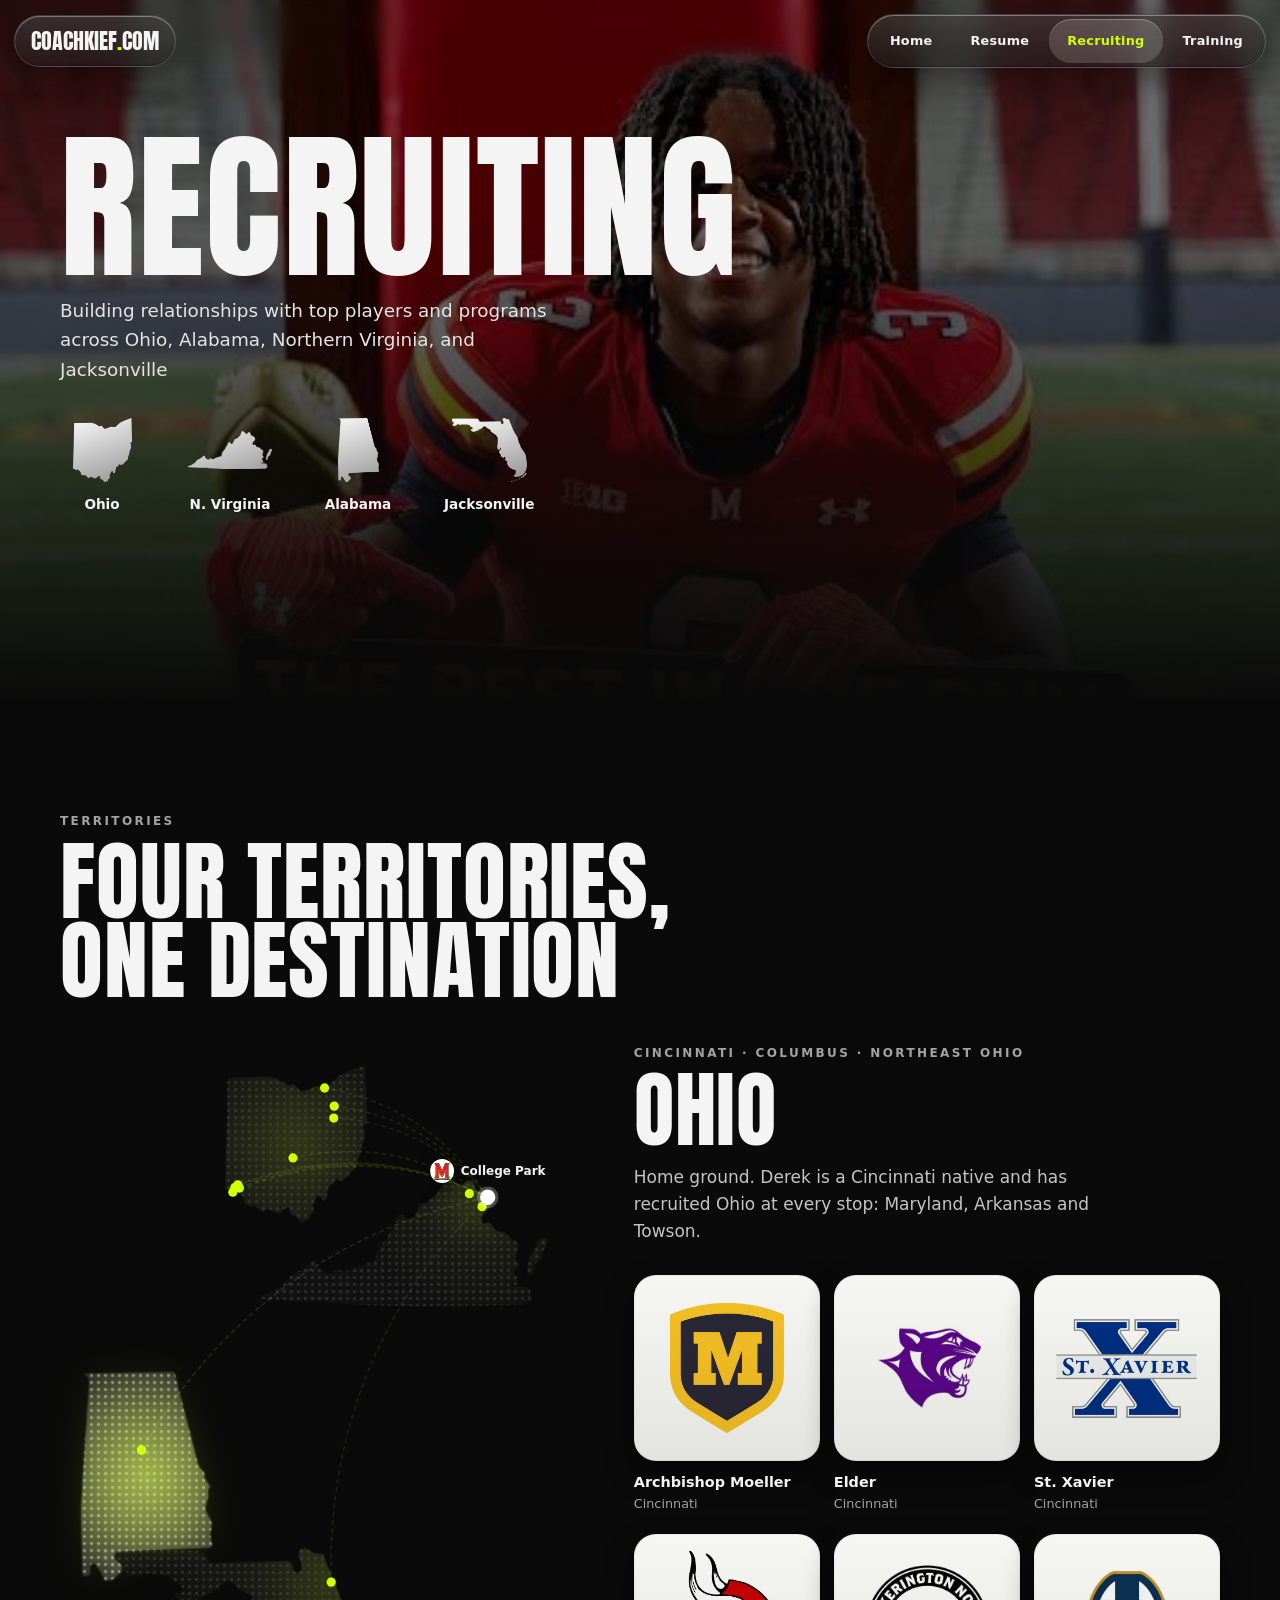
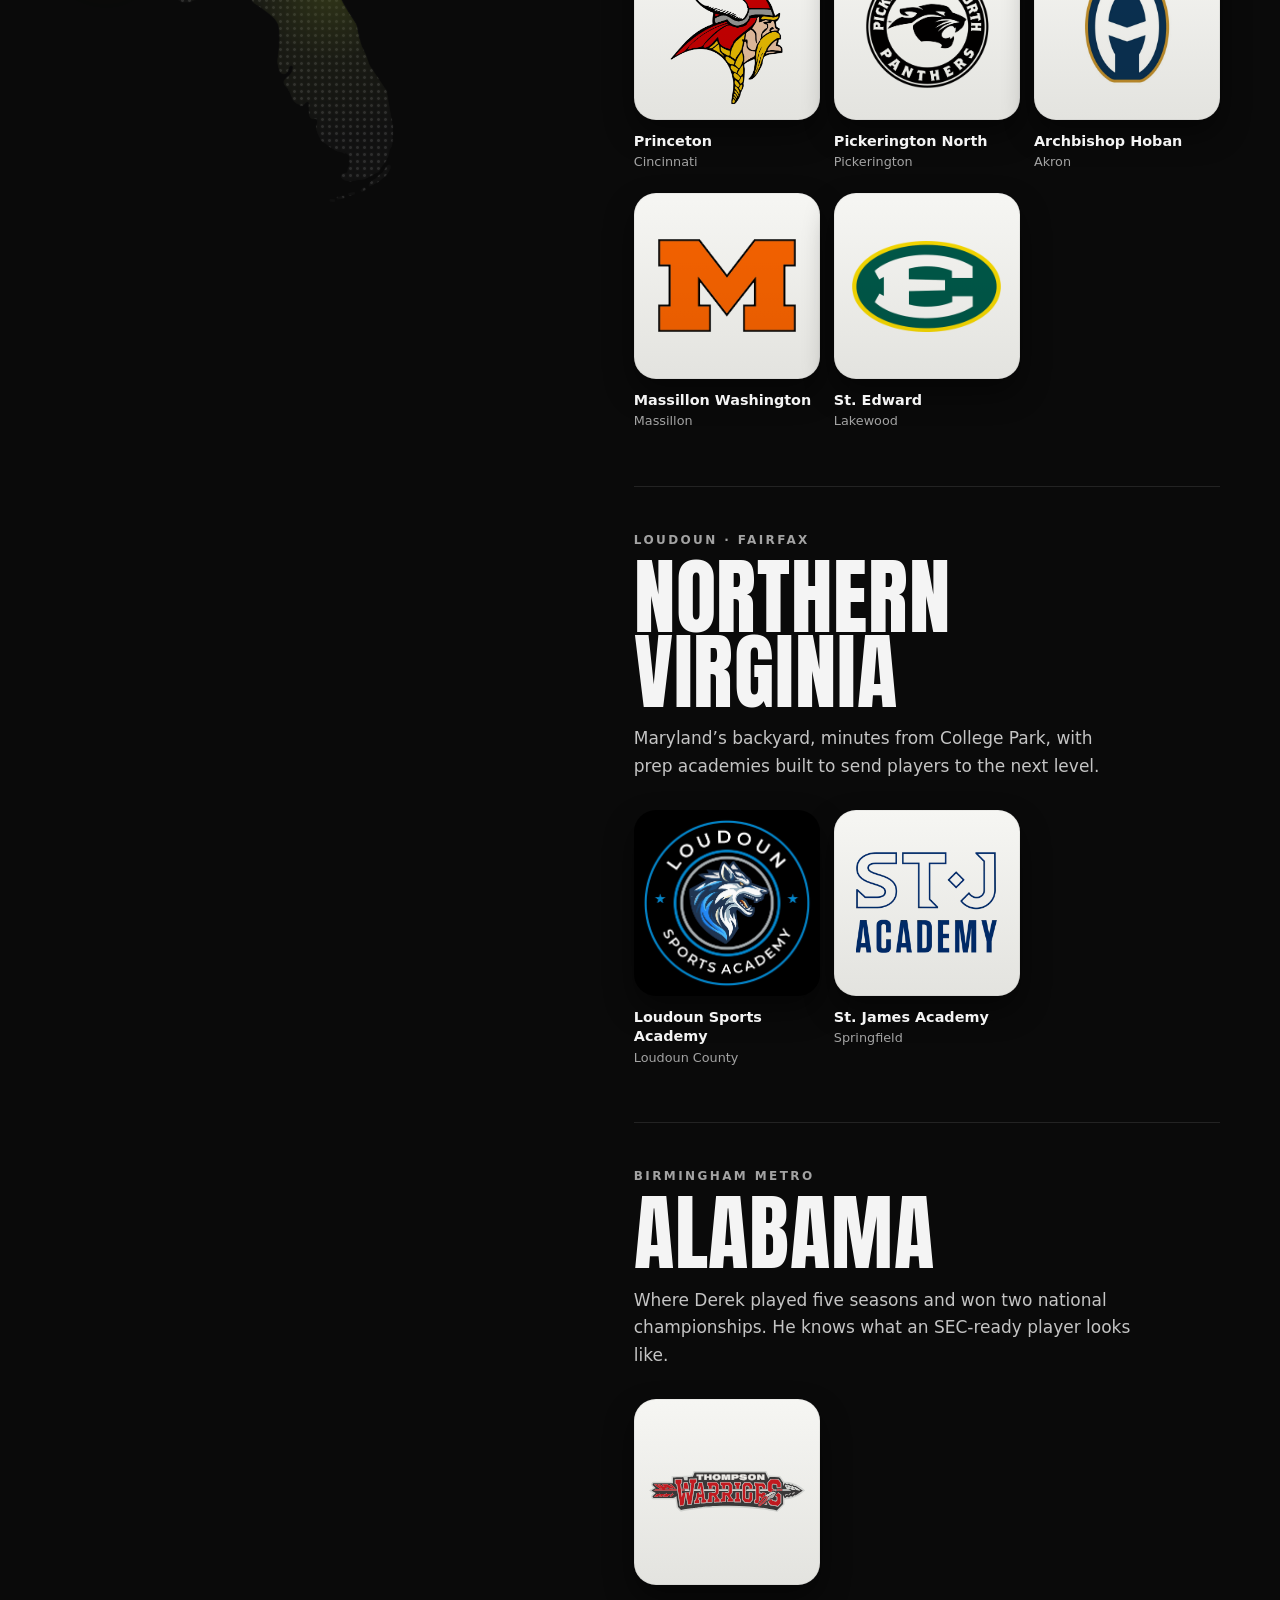
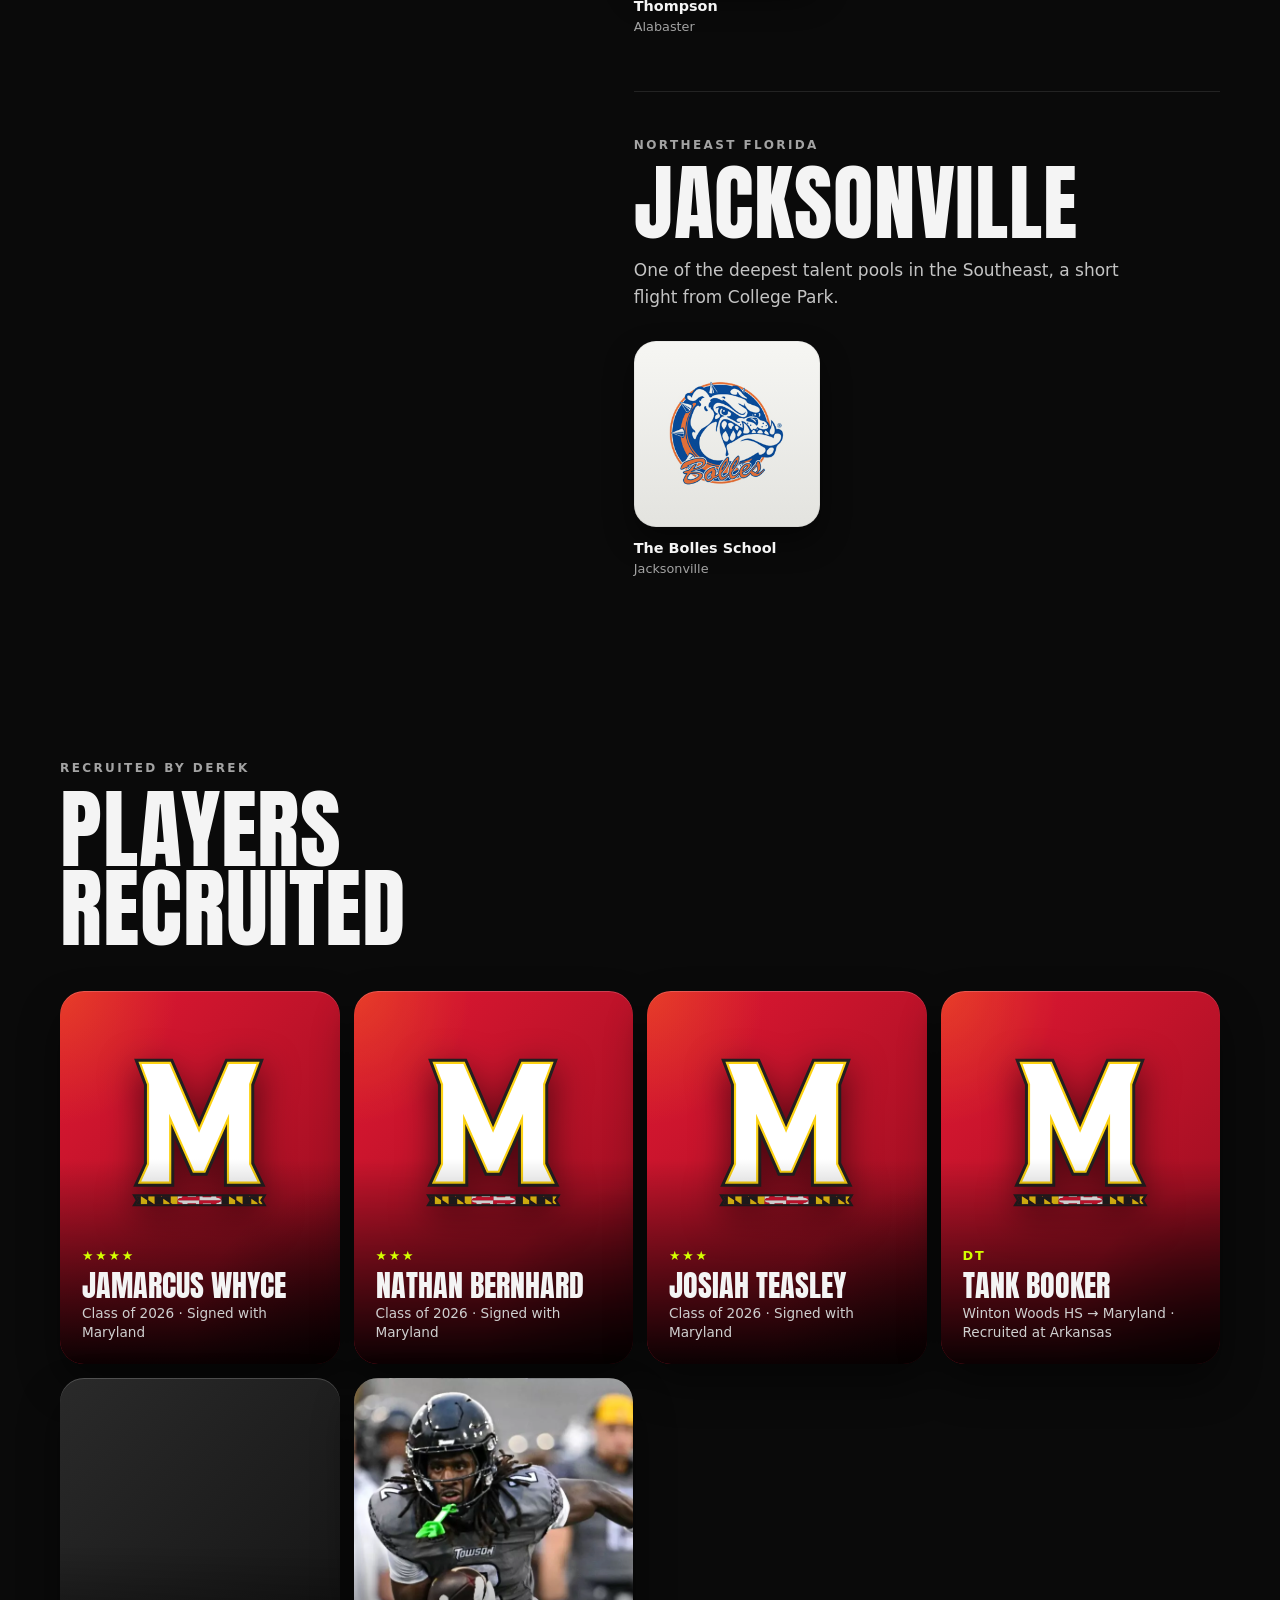
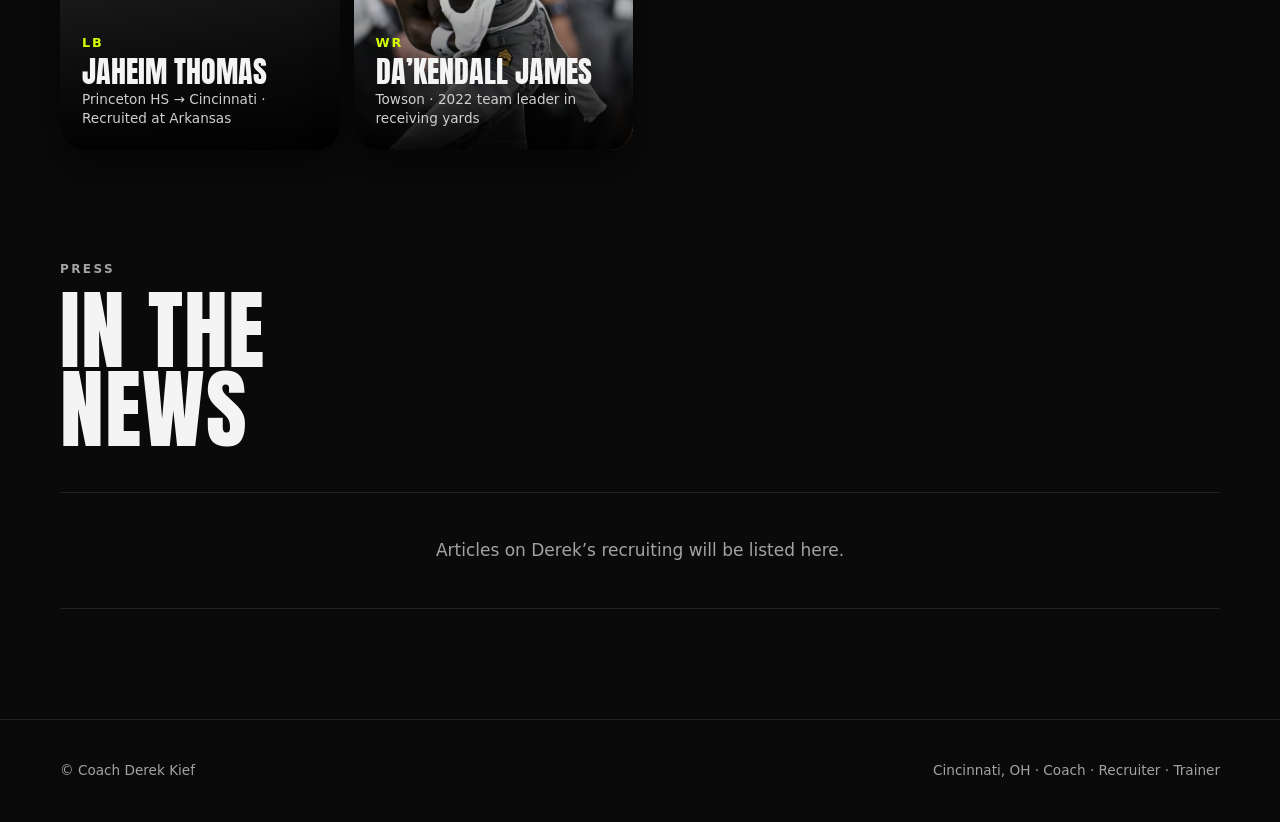
==== recruiting.html @ 38ef50f4 "updated resume and initial recruiting section" ====
<!doctype html><html lang="en"><head><meta charset="utf-8"><meta name="viewport" content="width=device-width,initial-scale=1">
<title>Recruiting — Coach Derek Kief</title><meta name="description" content="Derek Kief recruits Ohio, Northern Virginia, Alabama and Jacksonville for Maryland Football.">
<link rel="preconnect" href="https://fonts.gstatic.com" crossorigin><link href="https://fonts.googleapis.com/css2?family=Anton&display=swap" rel="stylesheet">
<link rel="stylesheet" href="style.css"></head><body>
<nav><a class="logo" href="index.html">COACHKIEF<b>.</b>COM</a><div><a href="index.html">Home</a><a href="resume.html">Resume</a><a href="recruiting.html" class="on">Recruiting</a><a href="index.html#training">Training</a></div></nav>

<header class="page-hero ph" style="--img:url(img/kenaz_sullivan.jpeg);--pos:50% 20%"><div class="wrap">
  <h1>Recruiting</h1>
  <p class="lead">Building relationships with top players and programs across Ohio, Alabama, Northern Virginia, and Jacksonville</p>
  <!-- territory jump row: each state's silhouette links to its chapter below (shapes: img/recruiting_imgs/state_shapes, made by make_shapes.py) -->
  <div class="jump">
    <a href="#ohio"><i class="sh" style="--shape:url(img/recruiting_imgs/state_shapes/ohio.png)"></i>Ohio</a>
    <a href="#nova"><i class="sh" style="--shape:url(img/recruiting_imgs/state_shapes/virginia.png)"></i>N. Virginia</a>
    <a href="#alabama"><i class="sh" style="--shape:url(img/recruiting_imgs/state_shapes/alabama.png)"></i>Alabama</a>
    <a href="#jax"><i class="sh" style="--shape:url(img/recruiting_imgs/state_shapes/florida.png)"></i>Jacksonville</a>
  </div>
</div></header>

<section><div class="wrap">
  <p class="tag">Territories</p><h2>Four Territories,<br>One Destination</h2>
  <div class="atlas">
    <!-- map: the four states at true relative position and size, every school pinned, each pin's arc running to College Park.
         Positions come from latitude/longitude (x = lon offset × cos(lat)); --x/--y/--w/--h place a state, as % of the map.
         Adding a school: add its <li data-s> below plus a matching <path> and <circle> here (same data-s), pinned by eye.
         Scrolling a chapter into view lights its state (script at the bottom); hovering a school lights its pin. -->
    <div class="map-col"><div class="map" role="img" aria-label="Map of Ohio, Virginia, Alabama and Florida with each partner school pinned and connected to College Park, Maryland">
      <div class="st ohio" style="--x:32.3%;--y:2.8%;--w:27.9%;--h:20.1%;--shape:url(img/recruiting_imgs/state_shapes/ohio.png)"></div>
      <div class="st nova" style="--x:39.3%;--y:17%;--w:56.4%;--h:16.7%;--fx:76%;--fy:16%;--fr:22%;--shape:url(img/recruiting_imgs/state_shapes/virginia.png)"></div>
      <div class="st alabama" style="--x:4.2%;--y:42.1%;--w:25.6%;--h:26.8%;--shape:url(img/recruiting_imgs/state_shapes/alabama.png)"></div>
      <div class="st jax" style="--x:8.2%;--y:64.7%;--w:57.1%;--h:32.5%;--fx:79%;--fy:14%;--fr:24%;--shape:url(img/recruiting_imgs/state_shapes/florida.png)"></div>
      <svg class="arcs" viewBox="0 0 1000 1506" preserveAspectRatio="none" aria-hidden="true">
        <path class="ohio" data-s="elder" d="M339 286Q591 181 839 296"/><path class="ohio" data-s="moeller" d="M352 278Q600 180 839 296"/><path class="ohio" data-s="stx" d="M343 277Q595 177 839 296"/><path class="ohio" data-s="princeton" d="M349 272Q599 176 839 296"/>
        <path class="ohio" data-s="pickn" d="M457 220Q665 174 839 296"/><path class="ohio" data-s="hoban" d="M538 120Q728 142 839 296"/><path class="ohio" data-s="massillon" d="M537 143Q722 153 839 296"/><path class="ohio" data-s="sted" d="M519 85Q726 120 839 296"/>
        <path class="nova" data-s="loudoun" d="M803 289Q823 284 839 296"/><path class="nova" data-s="stjames" d="M828 314Q830 303 839 296"/>
        <path class="alabama" data-s="thompson" d="M160 784Q393 391 839 296"/><path class="jax" data-s="bolles" d="M532 1039Q522 600 839 296"/>
        <circle class="ohio" data-s="elder" cx="339" cy="286" r="9"/><circle class="ohio" data-s="moeller" cx="352" cy="278" r="9"/><circle class="ohio" data-s="stx" cx="343" cy="277" r="9"/><circle class="ohio" data-s="princeton" cx="349" cy="272" r="9"/>
        <circle class="ohio" data-s="pickn" cx="457" cy="220" r="9"/><circle class="ohio" data-s="hoban" cx="538" cy="120" r="9"/><circle class="ohio" data-s="massillon" cx="537" cy="143" r="9"/><circle class="ohio" data-s="sted" cx="519" cy="85" r="9"/>
        <circle class="nova" data-s="loudoun" cx="803" cy="289" r="9"/><circle class="nova" data-s="stjames" cx="828" cy="314" r="9"/>
        <circle class="alabama" data-s="thompson" cx="160" cy="784" r="9"/><circle class="jax" data-s="bolles" cx="532" cy="1039" r="9"/>
        <circle class="home" cx="839" cy="296" r="15"/>
      </svg>
      <span class="cp" style="--x:83.9%;--y:19.7%"><i style="--img:url(img/maryland_logo.svg)"></i>College Park</span>
    </div></div>

    <!-- one chapter per territory; each <li data-s> matches a pin + arc on the map. Logo tiles are light so white-background logos blend; multiply blend melts white logo backgrounds into the tile; --tile overrides its color (+ --blend:normal for dark tiles), --fit the logo size.
         VERIFY school towns, especially St. James Academy (assumed The St. James, Springfield VA) and Loudoun Sports Academy. -->
    <div class="chapters">
      <article class="terr" id="ohio">
        <p class="tag">Cincinnati · Columbus · Northeast Ohio</p><h3><i class="sh" style="--shape:url(img/recruiting_imgs/state_shapes/ohio.png)"></i>Ohio</h3>
        <p class="lede">Home ground. Derek is a Cincinnati native and has recruited Ohio at every stop: Maryland, Arkansas and Towson.</p>
        <ul class="schools">
          <li data-s="moeller"><i style="--img:url(img/recruiting_imgs/school_logos/archbishop_moeller.png)"></i><b>Archbishop Moeller</b><span>Cincinnati</span></li>
          <li data-s="elder"><i style="--img:url(img/recruiting_imgs/school_logos/elder.jpg);--fit:80%"></i><b>Elder</b><span>Cincinnati</span></li>
          <li data-s="stx"><i style="--img:url(img/recruiting_imgs/school_logos/st_xavier.webp);--fit:76%"></i><b>St. Xavier</b><span>Cincinnati</span></li>
          <li data-s="princeton"><i style="--img:url(img/recruiting_imgs/school_logos/princeton.jpg);--fit:62%"></i><b>Princeton</b><span>Cincinnati</span></li>
          <li data-s="pickn"><i style="--img:url(img/recruiting_imgs/school_logos/pickerington_north.png)"></i><b>Pickerington North</b><span>Pickerington</span></li>
          <li data-s="hoban"><i style="--img:url(img/recruiting_imgs/school_logos/archbishop_hoban.jpg);--fit:84%"></i><b>Archbishop Hoban</b><span>Akron</span></li>
          <li data-s="massillon"><i style="--img:url(img/recruiting_imgs/school_logos/massilon-washington.png);--fit:74%"></i><b>Massillon Washington</b><span>Massillon</span></li>
          <li data-s="sted"><i style="--img:url(img/recruiting_imgs/school_logos/st_edward.png);--fit:80%"></i><b>St. Edward</b><span>Lakewood</span></li>
        </ul>
      </article>
      <article class="terr" id="nova">
        <p class="tag">Loudoun · Fairfax</p><h3><i class="sh" style="--shape:url(img/recruiting_imgs/state_shapes/virginia.png)"></i>Northern Virginia</h3>
        <p class="lede">Maryland’s backyard, minutes from College Park, with prep academies built to send players to the next level.</p>
        <ul class="schools">
          <li data-s="loudoun"><i style="--img:url(img/recruiting_imgs/school_logos/loudoun_sports_academy.jpg);--fit:100%;--tile:#000;--blend:normal"></i><b>Loudoun Sports Academy</b><span>Loudoun County</span></li>
          <li data-s="stjames"><i style="--img:url(img/recruiting_imgs/school_logos/st_james_academy.webp);--fit:76%"></i><b>St. James Academy</b><span>Springfield</span></li>
        </ul>
      </article>
      <article class="terr" id="alabama">
        <p class="tag">Birmingham Metro</p><h3><i class="sh" style="--shape:url(img/recruiting_imgs/state_shapes/alabama.png)"></i>Alabama</h3>
        <p class="lede">Where Derek played five seasons and won two national championships. He knows what an SEC-ready player looks like.</p>
        <ul class="schools">
          <li data-s="thompson"><i style="--img:url(img/recruiting_imgs/school_logos/thompson.svg);--fit:84%"></i><b>Thompson</b><span>Alabaster</span></li>
        </ul>
      </article>
      <article class="terr" id="jax">
        <p class="tag">Northeast Florida</p><h3><i class="sh" style="--shape:url(img/recruiting_imgs/state_shapes/florida.png)"></i>Jacksonville</h3>
        <p class="lede">One of the deepest talent pools in the Southeast, a short flight from College Park.</p>
        <ul class="schools">
          <li data-s="bolles"><i style="--img:url(img/recruiting_imgs/school_logos/bolles_school.webp);--fit:84%"></i><b>The Bolles School</b><span>Jacksonville</span></li>
        </ul>
      </article>
    </div>
  </div>
</div></section>

<section style="padding-top:0"><div class="wrap">
  <p class="tag">Recruited by Derek</p><h2>Players<br>Recruited</h2>
  <!-- one card per player; names and schools from Derek's resume PDF. VERIFY positions + high schools for the 2026 signees.
       Photo: save it in img/players/ and set --img (--pos to move the crop). Until then the card shows the team's plate:
       --team via a .t-* class from style.css (resume plates) and --logo = that team's white logo. -->
  <div class="recruits">
    <article class="recruit t-md" style="--img:url(img/players/jamarcus_whyce.webp);--logo:url(img/resume_logos/maryland_white.svg)"><span class="stars">★★★★</span><b>Jamarcus Whyce</b><span>Class of 2026 · Signed with Maryland</span></article>
    <article class="recruit t-md" style="--img:url(img/players/nathan_bernhard.webp);--logo:url(img/resume_logos/maryland_white.svg)"><span class="stars">★★★</span><b>Nathan Bernhard</b><span>Class of 2026 · Signed with Maryland</span></article>
    <article class="recruit t-md" style="--img:url(img/players/josiah_teasley.webp);--logo:url(img/resume_logos/maryland_white.svg)"><span class="stars">★★★</span><b>Josiah Teasley</b><span>Class of 2026 · Signed with Maryland</span></article>
    <article class="recruit t-md" style="--img:url(img/players/tank_booker.webp);--logo:url(img/resume_logos/maryland_white.svg)"><span class="stars">DT</span><b>Tank Booker</b><span>Winton Woods HS → Maryland · Recruited at Arkansas</span></article>
    <article class="recruit" style="--img:url(img/players/jaheim_thomas.webp)"><span class="stars">LB</span><b>Jaheim Thomas</b><span>Princeton HS → Cincinnati · Recruited at Arkansas</span></article>
    <article class="recruit t-tow" style="--img:url(img/players/dakendall_james.webp);--pos:45% 30%;--logo:url(img/towson_logo.webp)"><span class="stars">WR</span><b>Da’Kendall James</b><span>Towson · 2022 team leader in receiving yards</span></article>
  </div>
</div></section>

<section style="padding-top:0"><div class="wrap">
  <p class="tag">Press</p><h2>In The<br>News</h2>
  <!-- articles: one <li> per story, newest first. Template:
       <li><a href="https://…" target="_blank" rel="noopener"><span class="tag">Outlet</span><b>Headline of the article</b><time>Mon YYYY</time></a></li>
       Delete the .empty row once the first article is in. -->
  <ul class="news">
    <li class="empty">Articles on Derek’s recruiting will be listed here.</li>
  </ul>
</div></section>

<footer><div class="wrap"><span>© Coach Derek Kief</span><span>Cincinnati, OH · Coach · Recruiter · Trainer</span></div></footer>

<script>
// hovering a school lights its pin + arc on the map
const map = document.querySelector('.map');
document.querySelectorAll('.schools [data-s]').forEach(li => {
  const hits = map.querySelectorAll(`[data-s="${li.dataset.s}"]`);
  li.addEventListener('pointerenter', () => hits.forEach(e => e.classList.add('hl')));
  li.addEventListener('pointerleave', () => hits.forEach(e => e.classList.remove('hl')));
});
// side-by-side layout only: the chapter crossing mid-screen lights its state (the map is sticky beside it)
if (matchMedia('(min-width:900px)').matches) {
  const io = new IntersectionObserver(es => es.forEach(e => { if (e.isIntersecting) map.dataset.on = e.target.id }), { rootMargin: '-45% 0px -45% 0px' });
  document.querySelectorAll('.terr').forEach(t => io.observe(t));
}
</script>
</body></html>
---- style.css ----
/* ponytail: one hand-written stylesheet, no framework/build; split per page if it passes ~400 lines */
:root{--bg:#0a0a0a;--fg:#f4f4f4;--mute:#a3a3a3;--line:#ffffff1a;--hot:#d4ff00;--ease:cubic-bezier(.3,1.6,.5,1);--sys:-apple-system,BlinkMacSystemFont,"SF Pro Text",system-ui,sans-serif}
*{box-sizing:border-box;margin:0}
body{background:var(--bg);color:var(--fg);font:17px/1.6 var(--sys);-webkit-font-smoothing:antialiased}
a,button{color:inherit;text-decoration:none;font:inherit}
:focus-visible{outline:2px solid var(--hot);outline-offset:3px;border-radius:999px}
h1,h2,h3{font-family:Anton,Impact,sans-serif;text-transform:uppercase;letter-spacing:.01em;line-height:.9;font-weight:400}
.wrap{max-width:1200px;margin:auto;padding:0 20px}
.tag{color:var(--mute);font-weight:600;font-size:.75rem;letter-spacing:.2em;text-transform:uppercase}

/* liquid glass, per HIG liquid-glass.md: functional layer only (nav, hero controls), never content; few surfaces; one tinted action */
/* ponytail: blur + specular rim only, no SVG refraction (backdrop-filter:url() is Chromium-only); add it behind @supports if wanted */
nav .logo,nav div,.btn{background:linear-gradient(#ffffff1f,#ffffff08),#1414148c;-webkit-backdrop-filter:blur(24px) saturate(140%);backdrop-filter:blur(24px) saturate(140%);border:1px solid #ffffff26;border-radius:999px;box-shadow:inset 0 1px 0 #ffffff59,inset 0 -1px 1px #0004,0 10px 30px #0005;transition:transform .35s var(--ease),background .2s}
.btn:hover{transform:scale(1.04)}
.btn:active,nav div a:active{transform:scale(.96)}
/* scroll edge effect: content blurs + fades under the floating nav instead of colliding with it */
body::before{content:"";position:fixed;inset:0 0 auto;height:96px;z-index:8;pointer-events:none;-webkit-backdrop-filter:blur(8px);backdrop-filter:blur(8px);-webkit-mask:linear-gradient(#000 30%,#0000);mask:linear-gradient(#000 30%,#0000)}

/* nav: one floating glass group, like an iOS 26 tab bar */
nav{position:fixed;inset:14px 14px auto;z-index:9;display:flex;justify-content:space-between;align-items:center;pointer-events:none}
nav>*{pointer-events:auto}
nav .logo{font:1.4rem/1 Anton,sans-serif;padding:14px 16px}nav .logo b{color:var(--hot);font-weight:400}
nav div{display:flex;gap:2px;padding:4px;font-size:.8rem;font-weight:600;letter-spacing:.02em}
nav div a{min-height:44px;display:flex;align-items:center;padding:0 18px;border-radius:999px;transition:transform .35s var(--ease),background .2s}
nav div a:hover{background:#ffffff14}
nav div a.on{background:#ffffff29;color:var(--hot);box-shadow:inset 0 1px 0 #fff4}
@media(max-width:640px){nav{inset:12px 10px auto}nav .logo{font-size:1rem;padding:14px 12px}nav div{font-size:.7rem}nav div a{padding:0 8px}nav div a:first-child{display:none}}

/* photo = background so a missing file falls back to the gradient (no broken-image icon) */
.ph{background:var(--img,none) var(--pos,center)/cover,linear-gradient(135deg,#1d1d1d,#2c2c2c);position:relative;overflow:hidden}
.ph:empty::after{content:attr(data-label);position:absolute;inset:auto 12px 10px auto;font-size:.7rem;color:#fff5;letter-spacing:.15em;text-transform:uppercase}

/* hero */
.hero{min-height:100svh;display:flex;flex-direction:column;justify-content:flex-end;isolation:isolate}
.hero::before{content:"";position:absolute;inset:0;background:linear-gradient(0deg,var(--bg) 2%,#0000 55%),linear-gradient(90deg,#000b,#0000 70%)}
.hero video.bg{position:absolute;inset:0;width:100%;height:100%;object-fit:cover;z-index:-1}
.hero .wrap{position:relative;width:100%}
.hero h1{font-size:clamp(4.5rem,17vw,13rem)}
.hero h1 span,.stop .yr{display:block;color:transparent;-webkit-text-stroke:2px var(--fg)}
.hero p{max-width:34ch;font-size:1.2rem;color:#e4e4e4;margin:18px 0 28px}
.btn{display:inline-flex;align-items:center;min-height:50px;font-weight:600;font-size:.95rem;padding:0 26px;margin:0 8px 8px 0}
.btn:not(.ghost){background:linear-gradient(#e6ff4df2,#c2ec00e6);color:#000;border-color:#efffa0}

/* logo loop: content layer, so no glass; full color; edges fade out; runs forever (no hover pause) */
.logos{position:relative;margin-top:6vh;padding:30px 0;border-top:1px solid var(--line);overflow:hidden;-webkit-mask:linear-gradient(90deg,#0000,#000 15%,#000 85%,#0000);mask:linear-gradient(90deg,#0000,#000 15%,#000 85%,#0000)}
.logos div{display:flex;align-items:center;gap:clamp(48px,7vw,96px);width:max-content;padding-right:clamp(48px,7vw,96px);animation:run 40s linear infinite}
.logos img{height:clamp(34px,4.5vw,52px);width:auto;max-width:120px;object-fit:contain;transition:transform .35s var(--ease)}
.logos img:hover{transform:scale(1.12)}

/* ticker: the one place brand color is spent loudly */
.ticker{background:var(--hot);color:#000;overflow:hidden;white-space:nowrap;font:1.4rem Anton,sans-serif;text-transform:uppercase;padding:10px 0;transform:skewY(-1.5deg)}
.ticker div,.ticker span{display:flex;width:max-content}
.ticker div{animation:run 60s linear infinite;will-change:transform}
.ticker b{font-weight:400;padding-right:.6em}
@keyframes run{to{transform:translateX(-50%)}}

section{padding:110px 0}
section h2{font-size:clamp(2.8rem,8vw,5.5rem);margin:10px 0 44px}

/* page tiles (content layer: no glass) */
.tiles{display:grid;grid-template-columns:repeat(auto-fit,minmax(280px,1fr));gap:14px}
.tile{aspect-ratio:3/4;display:flex;flex-direction:column;justify-content:flex-end;padding:28px;border-radius:28px}
.tile::before{content:"";position:absolute;inset:0;background:linear-gradient(0deg,#000e,#0000 60%);transition:.3s}
.tile:hover::before{background:linear-gradient(0deg,#000e,#d4ff0026)}
.tile>*{position:relative}.tile h3{font-size:2.6rem}
.tile small{margin-top:12px;font-size:.9rem;font-weight:600;color:#ddd;transition:transform .35s var(--ease)}
.tile:hover small{transform:translateX(6px)}

/* light panel: off-gray so dark logo marks stay visible */
.light{background:linear-gradient(#f2f2ef,#e4e4e0);color:#0a0a0a}

/* league collage: tilted, overlapping logos; hover straightens + lifts one to the front.
   Positions are % of the stage, so it scales; logo is a contained background so a missing file leaves nothing broken */
.leagues{position:relative;aspect-ratio:2.1;border-radius:28px}
.lg{position:absolute;left:var(--x);top:var(--y);width:var(--w);aspect-ratio:var(--a);transform:rotate(var(--r));background:var(--img,none) center/contain no-repeat;filter:drop-shadow(0 18px 22px #0003);transition:transform .45s var(--ease),filter .3s}
.lg:hover{z-index:5;transform:rotate(0) scale(1.08);filter:drop-shadow(0 28px 34px #0004)}
.nfl{--x:9%;--y:8%;--w:24%;--a:.78;--r:-8deg;z-index:2}
.b1g{--x:29%;--y:52%;--w:36%;--a:2;--r:5deg;z-index:3}
.sec{--x:55%;--y:6%;--w:25%;--a:1;--r:9deg;z-index:1}
.cfp{--x:74%;--y:40%;--w:17%;--a:.77;--r:-7deg;z-index:4;background-size:auto 100%}/* cfp png is mostly transparent padding left/right; size by height */
@media(max-width:760px){.leagues{aspect-ratio:1}.nfl{--x:6%;--y:9%;--w:38%}.sec{--x:52%;--y:8%;--w:40%}.b1g{--x:5%;--y:56%;--w:60%}.cfp{--x:66%;--y:46%;--w:28%}}

/* social cards (content layer: no glass); hover fills with the platform color */
.social{display:grid;grid-template-columns:repeat(auto-fit,minmax(260px,1fr));gap:14px}
.social a{position:relative;display:flex;flex-direction:column;justify-content:space-between;gap:40px;min-height:230px;padding:28px;border-radius:28px;background:#141414;border:1px solid var(--line);transition:transform .35s var(--ease),border-color .3s}
.social a::before{content:"";position:absolute;inset:0;border-radius:inherit;background:var(--c);opacity:0;transition:opacity .3s}
.social a>*{position:relative}
.social a::after{content:"↗";position:absolute;top:22px;right:26px;font-size:1.5rem;transition:transform .35s var(--ease)}
.social svg{width:44px;height:44px}
.social b{display:block;font:400 2.4rem/1 Anton,sans-serif;text-transform:uppercase}
.social span{color:var(--mute);font-weight:600;transition:color .3s}
.social a:hover{transform:translateY(-4px);border-color:transparent;color:var(--t,#fff)}
.social a:hover::before{opacity:1}.social a:hover span{color:inherit;opacity:.8}.social a:hover::after{transform:translate(4px,-4px)}


/* resume timeline */
.page-hero{min-height:78vh;display:flex;align-items:flex-end;padding-bottom:50px}
.page-hero::before{content:"";position:absolute;inset:0;background:linear-gradient(0deg,var(--bg),#0008 70%)}
.page-hero .wrap{position:relative;width:100%}.page-hero h1{font-size:clamp(4rem,14vw,10rem)}
.stop{display:grid;grid-template-columns:minmax(0,340px) 1fr 190px;gap:clamp(24px,5vw,56px);padding:44px 0;border-top:1px solid var(--line);align-items:center}
.stop .yr{font:1.9rem Anton,sans-serif;-webkit-text-stroke-width:1px;margin-bottom:6px}
.stop h3{font-size:2.4rem}.stop .role{font-weight:600;margin:8px 0 0}
/* job details: dates, one always-visible headline result, the rest behind a native disclosure (HIG layout.md: progressive disclosure) */
.stop .when{color:var(--mute);font-size:.9rem;margin-bottom:16px}
.stat{border-left:2px solid var(--hot);padding-left:14px;color:#c4c4c4;font-size:.95rem;line-height:1.5;max-width:52ch}
.stat b{display:block;color:var(--fg)}
.stop details{margin-top:8px;max-width:60ch}
.stop summary{display:inline-flex;align-items:center;gap:8px;min-height:44px;cursor:pointer;list-style:none;color:var(--mute);font-weight:600;font-size:.9rem;transition:color .2s}
.stop summary::-webkit-details-marker{display:none}
.stop summary::after{content:"";width:7px;height:7px;border:solid currentColor;border-width:0 2px 2px 0;transform:translateY(-2px) rotate(45deg);transition:transform .35s var(--ease)}
.stop details[open] summary::after{transform:translateY(1px) rotate(-135deg)}
.stop summary:hover,.stop details[open] summary{color:var(--fg)}
.stop dl{display:grid;grid-template-columns:8.5em 1fr;gap:10px 18px;padding:6px 0 4px;font-size:.95rem;line-height:1.5}
.stop dt{color:var(--mute);font-size:.75rem;font-weight:600;letter-spacing:.12em;text-transform:uppercase;padding-top:.2em}
.stop dd{margin:0;color:#c4c4c4}
@media(max-width:560px){.stop dl{grid-template-columns:1fr;gap:2px}.stop dd+dt{margin-top:12px}}
/* education + references: plain content layer, no cards */
.facts{display:grid;grid-template-columns:repeat(auto-fit,minmax(240px,1fr));gap:28px 40px;border-top:1px solid var(--line);padding-top:32px}
.facts h3{font-size:1.7rem;margin-bottom:10px}.facts p{color:#c4c4c4}
.refs{list-style:none;padding:32px 0 0;display:grid;grid-template-columns:repeat(auto-fill,minmax(250px,1fr));gap:22px 40px;border-top:1px solid var(--line);color:var(--mute);font-size:.95rem}
.refs b{display:block;color:var(--fg);font-weight:600;font-size:1.05rem}
.note{color:var(--mute);font-size:.85rem;margin-top:32px}
/* team plate: logo on a sleek background in the team's own colors (white alt logos from img/resume_logos where available) (base gradient + color glow + sheen),
   with a large faint watermark of the logo bleeding off the corner. Logo layers are unrounded squares so nothing is cropped. */
.plate{position:relative;overflow:hidden;aspect-ratio:4/3;border-radius:22px;background:linear-gradient(115deg,#0000 38%,#ffffff12 50%,#0000 62%),var(--team);box-shadow:inset 0 1px 0 #ffffff2e,inset 0 0 0 1px #ffffff14,0 22px 44px #0008;transition:transform .45s var(--ease)}
.plate::before{content:"";position:absolute;inset:-25% -45% -25% 35%;background:var(--img) center/contain no-repeat;opacity:.1;transform:rotate(-14deg)}
.plate::after{content:"";position:absolute;inset:17% 20%;background:var(--img) center/contain no-repeat;filter:drop-shadow(0 12px 18px #0009);transition:transform .45s var(--ease)}
.stop:hover .plate{transform:translateY(-4px)}.stop:hover .plate::after{transform:scale(1.06)}
.t-md{--team:radial-gradient(70% 60% at 0% 0%,#ffd20033,#0000 60%),radial-gradient(90% 80% at 100% 100%,#0000008c,#0000 60%),linear-gradient(135deg,#e21833,#8e0c1d)}
.t-nyg{--team:radial-gradient(90% 80% at 100% 100%,#a71930a6,#0000 60%),radial-gradient(70% 60% at 0% 0%,#ffffff1a,#0000 60%),linear-gradient(135deg,#0b2265,#050f33)}
.t-ark{--team:radial-gradient(70% 60% at 0% 0%,#ffffff1f,#0000 60%),radial-gradient(90% 80% at 100% 100%,#0000008c,#0000 60%),linear-gradient(135deg,#9d2235,#4f0d18)}
.t-ark::after{inset:15% 10%}/* wide hog: use more of the panel width */
.t-tow{--team:radial-gradient(90% 80% at 100% 100%,#ffbb0080,#0000 60%),radial-gradient(60% 50% at 0% 0%,#ffffff1a,#0000 60%),linear-gradient(135deg,#1c1a14,#060504)}
.t-mosu{--team:radial-gradient(70% 60% at 0% 0%,#ffffff1f,#0000 60%),radial-gradient(90% 80% at 100% 100%,#0000008c,#0000 60%),linear-gradient(135deg,#7a0010,#3a0007)}
.t-bama{--team:radial-gradient(70% 60% at 0% 0%,#ffffff26,#0000 60%),radial-gradient(90% 80% at 100% 100%,#2b0509b3,#0000 60%),linear-gradient(135deg,#a31f36,#5a0d1a)}
/* player he coached at that stop: portrait photo, name over a bottom fade */
.player{margin:0;aspect-ratio:3/4;border-radius:20px;display:flex;align-items:flex-end;box-shadow:0 20px 40px #0007;transition:transform .45s var(--ease)}
.player::before{content:"";position:absolute;inset:0;background:linear-gradient(0deg,#000d,#0000 55%)}
.player:empty::before{content:none}/* no caption = no dark fade */
.player figcaption{position:relative;padding:14px 16px;font:1.35rem/1 Anton,sans-serif;text-transform:uppercase}
.stop:hover .player{transform:translateY(-4px)}
.stop{scroll-margin-top:90px}

/* career path in the resume hero */
.path{--s:88px;--g:clamp(14px,4vw,48px);display:flex;gap:var(--g);width:max-content;max-width:100%;margin-top:34px}
.path a{position:relative;display:flex;flex-direction:column;align-items:center;gap:12px;font-size:.8rem;font-weight:600;color:#ddd}
/* light circle behind each logo. The logo sits on its own square layer (::before) inset inside the circle:
   clipping it to the rounded content-box would round that box too and shave the logo's corners */
.path i{position:relative;width:var(--s);height:var(--s);border-radius:50%;background:radial-gradient(circle at 30% 25%,#fff,#e4e4e0);box-shadow:0 0 0 4px #0006,0 14px 30px #000a;transition:transform .35s var(--ease)}
.path i::before{content:"";position:absolute;inset:17%;background:var(--img) center/contain no-repeat}
.path a:not(:last-child)::after{content:"";position:absolute;top:calc(var(--s)/2);left:calc(100% + 6px);width:calc(var(--g) - 12px);height:2px;border-radius:2px;background:linear-gradient(90deg,#fff5,var(--hot))}
.path a:hover i{transform:scale(1.12)}
@media(max-width:560px){.path{--s:38px;--g:6px}.path a{font-size:.68rem;white-space:nowrap}.path a:not(:last-child)::after{left:100%;width:var(--g)}}
@media(max-width:1000px){.stop{grid-template-columns:minmax(0,280px) 1fr 150px}}
@media(max-width:760px){.stop{grid-template-columns:1fr 36%;grid-template-areas:"plate player" "text text";gap:16px 12px;padding:28px 0}.stop .plate{grid-area:plate}.stop .player{grid-area:player;aspect-ratio:auto;align-self:stretch}.stop>div:not(.plate){grid-area:text}.stop h3{font-size:2rem}.stop .yr{font-size:1.5rem}.player figcaption{font-size:1rem;padding:10px 12px}}

/* recruiting: state silhouettes are white PNG masks (img/recruiting_imgs/state_shapes), so CSS fills them with any color */
.sh{display:block;-webkit-mask:var(--shape) center/contain no-repeat;mask:var(--shape) center/contain no-repeat;background:linear-gradient(160deg,#fff,#8f8f8f)}
.page-hero .lead{max-width:44ch;font-size:1.15rem;color:#e4e4e4;margin:16px 0 0}
.jump{display:flex;gap:clamp(18px,4vw,44px);margin-top:34px}
.jump a{display:flex;flex-direction:column;align-items:center;gap:2px;font-size:.85rem;font-weight:600;white-space:nowrap}
.jump .sh{width:84px;height:64px;margin-bottom:10px;filter:drop-shadow(0 10px 18px #000c);transition:transform .35s var(--ease),background .3s}
.jump a:hover .sh{transform:scale(1.1);background:var(--hot)}

/* atlas: sticky map beside the territory chapters; the chapter crossing mid-screen lights its state */
.atlas{display:grid;grid-template-columns:minmax(0,1fr) minmax(0,1.15fr);gap:clamp(32px,5vw,72px);align-items:start}
.map-col{position:sticky;top:84px}
.map{position:relative;height:min(calc(100svh - 120px),820px);aspect-ratio:.664;max-width:100%;margin:auto}
/* a state: dot-matrix fill + lime glow at the area he works (--fx/--fy/--fr; whole state by default); rim + glow via drop-shadow on the unmasked parent */
.st{position:absolute;left:var(--x);top:var(--y);width:var(--w);height:var(--h);filter:drop-shadow(0 0 1px #fff9);transition:opacity .5s,filter .5s}
.st::before{content:"";position:absolute;inset:0;-webkit-mask:var(--shape) 0 0/100% 100% no-repeat;mask:var(--shape) 0 0/100% 100% no-repeat;
  background:radial-gradient(circle at var(--fx,50%) var(--fy,50%),#d4ff0059,#d4ff0014 var(--fr,75%),#0000 calc(var(--fr,75%) + 25%)),radial-gradient(circle,#ffffff4d 1.1px,#0000 1.7px) 0 0/7px 7px,#ffffff0f}
.arcs{position:absolute;inset:0;width:100%;height:100%;overflow:visible}
.arcs path{fill:none;stroke:var(--hot);stroke-width:2.6;stroke-linecap:round;stroke-dasharray:7 9;opacity:.4;animation:flow 1.6s linear infinite;transition:opacity .5s,stroke-width .3s}
.arcs circle{fill:var(--hot);stroke:var(--hot);stroke-opacity:0;transform-box:fill-box;transform-origin:center;animation:ping 2.4s ease-out infinite;transition:transform .35s var(--ease)}
.arcs circle:nth-of-type(3n+2){animation-delay:-.8s}.arcs circle:nth-of-type(3n){animation-delay:-1.6s}
.arcs .home{fill:#fff;stroke:#fff;animation:none;stroke-opacity:.25;stroke-width:12}
@keyframes flow{to{stroke-dashoffset:-16}}
@keyframes ping{0%{stroke-width:0;stroke-opacity:.7}100%{stroke-width:34;stroke-opacity:0}}
.arcs .hl{opacity:1;stroke-width:4.5}.arcs circle.hl{transform:scale(1.9)}
/* active territory (set by the script): others dim, its arcs brighten */
.map[data-on] .st{opacity:.35}
.map[data-on=ohio] .ohio,.map[data-on=nova] .nova,.map[data-on=alabama] .alabama,.map[data-on=jax] .jax{opacity:1;filter:drop-shadow(0 0 1px #fff) drop-shadow(0 0 18px #d4ff0040)}
.map[data-on] .arcs path:not(.hl){opacity:.12}
.map[data-on=ohio] path.ohio,.map[data-on=nova] path.nova,.map[data-on=alabama] path.alabama,.map[data-on=jax] path.jax{opacity:.9}
/* College Park: label above the white home dot */
.cp{position:absolute;left:var(--x);top:var(--y);transform:translate(-50%,calc(-100% - 14px));display:flex;align-items:center;gap:7px;white-space:nowrap;font-size:.75rem;font-weight:600}
.cp i{width:24px;height:24px;border-radius:50%;background:var(--img) center/66% no-repeat,#fff;box-shadow:0 6px 14px #0008}

/* territory chapters */
.terr{min-height:62vh;padding:44px 0 56px;border-top:1px solid var(--line);scroll-margin-top:80px}
.terr:first-child{border:0;padding-top:0}
.terr h3{font-size:clamp(3rem,7vw,5.2rem);margin:10px 0 16px;display:flex;align-items:center;gap:16px}
.terr h3 .sh{display:none;width:52px;height:52px;flex:none}
.lede{color:#c4c4c4;max-width:46ch}
.schools{list-style:none;padding:0;margin-top:30px;display:grid;grid-template-columns:repeat(auto-fill,minmax(148px,1fr));gap:22px 14px;font-size:.9rem;line-height:1.35}
.schools li{display:flex;flex-direction:column;gap:2px;cursor:default}
.schools i{display:block;aspect-ratio:1;border-radius:22px;margin-bottom:10px;background:var(--img) center/var(--fit,70%) no-repeat,var(--tile,linear-gradient(#f6f6f3,#e3e3df));background-blend-mode:var(--blend,multiply);box-shadow:inset 0 0 0 1px #0000000d,0 14px 30px #0007;transition:transform .45s var(--ease)}
.schools li:hover i{transform:translateY(-4px) scale(1.03)}
.schools b{font-weight:600}.schools span{color:var(--mute);font-size:.8rem}

/* players recruited: photo card; without a photo it shows the destination team's plate (.t-* from the resume) and logo */
.recruits{display:grid;grid-template-columns:repeat(auto-fill,minmax(230px,1fr));gap:14px}
.recruit{position:relative;overflow:hidden;aspect-ratio:3/4;border-radius:24px;padding:22px;display:flex;flex-direction:column;justify-content:flex-end;gap:4px;background:var(--team,linear-gradient(135deg,#2a2a2a,#111));box-shadow:inset 0 1px 0 #ffffff2e,0 20px 40px #0007;transition:transform .45s var(--ease)}
.recruit::before{content:"";position:absolute;inset:18% 22% 42%;background:var(--logo,none) center/contain no-repeat;filter:drop-shadow(0 12px 18px #0009)}
.recruit::after{content:"";position:absolute;inset:0;background:linear-gradient(0deg,#000e,#0000 55%),var(--img,none) var(--pos,50% 25%)/cover}
.recruit>*{position:relative;z-index:1}
.recruit:hover{transform:translateY(-4px)}
.recruit .stars{color:var(--hot);font-weight:700;font-size:.8rem;letter-spacing:.14em}
.recruit b{font:400 1.9rem/.95 Anton,sans-serif;text-transform:uppercase}
.recruit span:last-child{color:#cfcfcf;font-size:.85rem;line-height:1.4}

/* press list: outlet · headline · date, one row per article */
.news{list-style:none;padding:0;border-top:1px solid var(--line)}
.news a{display:grid;grid-template-columns:11em 1fr auto;gap:8px 28px;align-items:baseline;padding:26px 0;border-bottom:1px solid var(--line);transition:color .2s}
.news a b{font-weight:600;font-size:1.15rem}.news time{color:var(--mute);font-size:.85rem}
.news a:hover b{color:var(--hot)}
.news .empty{padding:44px 0;color:var(--mute);text-align:center;border-bottom:1px solid var(--line)}

@media(max-width:899px){
.atlas{grid-template-columns:1fr}.map-col{position:static}.map{height:auto;width:min(100%,460px)}
.terr{min-height:0}.terr:first-child{border-top:1px solid var(--line);padding-top:44px}.terr h3 .sh{display:block}
}
@media(max-width:640px){
.jump{gap:0;justify-content:space-between}.jump a{font-size:.72rem}.jump .sh{width:62px;height:48px}
.schools{grid-template-columns:repeat(2,1fr)}.recruits{grid-template-columns:repeat(2,1fr);gap:10px}
.recruit{padding:14px;border-radius:20px}.recruit b{font-size:1.35rem}.recruit span:last-child{font-size:.75rem}
.news a{grid-template-columns:1fr auto}.news a .tag{grid-column:1/-1}
}

footer{border-top:1px solid var(--line);padding:40px 0;color:var(--mute);font-size:.85rem}
footer .wrap{display:flex;justify-content:space-between;flex-wrap:wrap;gap:12px}

/* phones: tighter rhythm, bigger name, side-by-side hero buttons, shorter cards, compact social rows */
@media(max-width:640px){
section{padding:64px 0}section h2{margin:6px 0 28px}
.hero h1{font-size:clamp(4.5rem,24vw,13rem)}
.hero p{font-size:1.05rem;margin:14px 0 22px}
.hero .btn{width:calc(50% - 4px);justify-content:center;margin:0;padding:0 10px;font-size:.9rem}.hero .btn+.btn{margin-left:8px}
.logos{margin-top:32px;padding:20px 0}
.tile{aspect-ratio:4/3;padding:22px;border-radius:24px}.tile h3{font-size:2.1rem}
.social a{flex-direction:row;align-items:center;justify-content:flex-start;gap:18px;min-height:0;padding:20px 22px}
.social svg{width:34px;height:34px;flex:none}.social b{font-size:1.7rem}
.social a::after{top:50%;margin-top:-.8em;line-height:1.6}
.page-hero{min-height:64svh}
.hero .wrap,.page-hero .wrap{margin:auto auto 0}/* .wrap's margin:auto would center it vertically in the tall header */
}

/* accessibility states: Reduce Transparency / Increase Contrast get opaque controls; Reduce Motion stops repeating motion */
@media(prefers-reduced-transparency:reduce),(prefers-contrast:more){nav .logo,nav div,.btn.ghost{background:#1a1a1a;-webkit-backdrop-filter:none;backdrop-filter:none;border-color:#fff9}body::before{display:none}}
@media(prefers-reduced-motion:reduce){*{transition:none!important}.arcs *{animation:none!important}.ticker div{animation-duration:120s}.logos div{animation-duration:80s}}
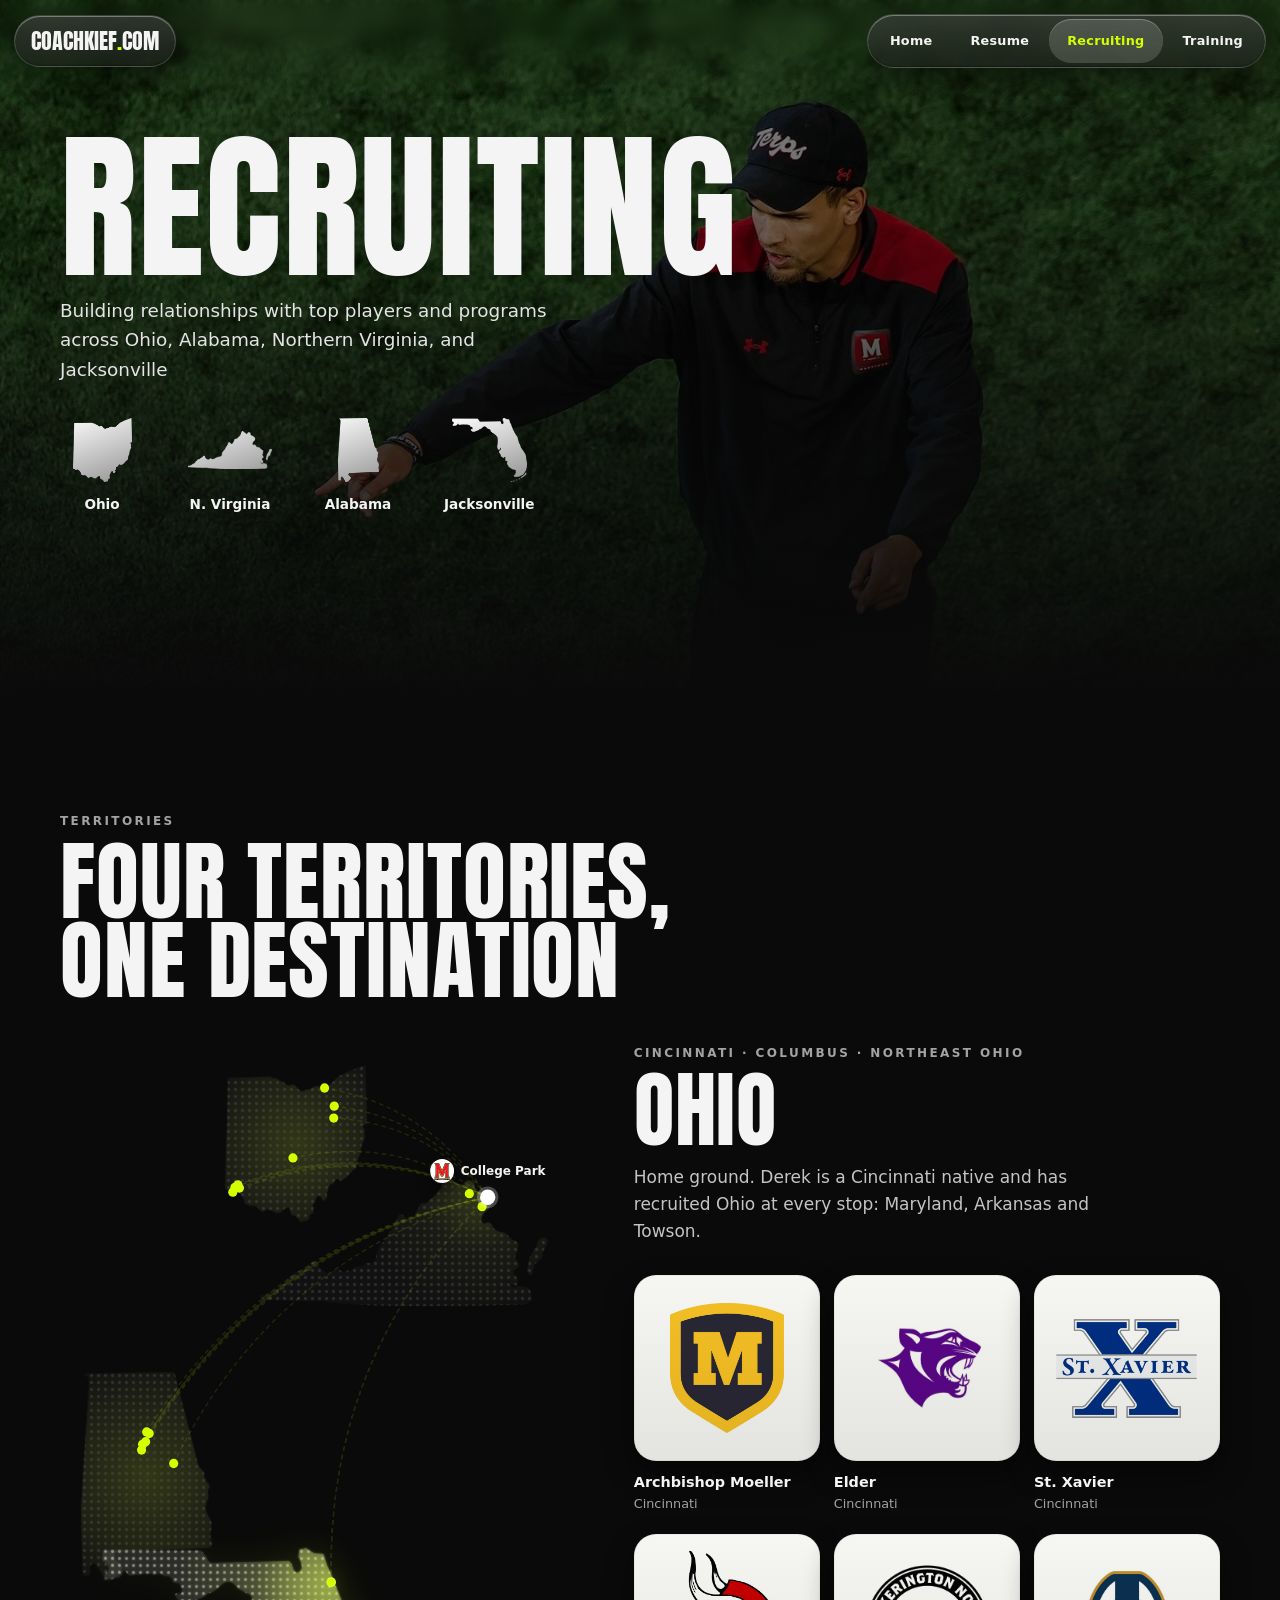
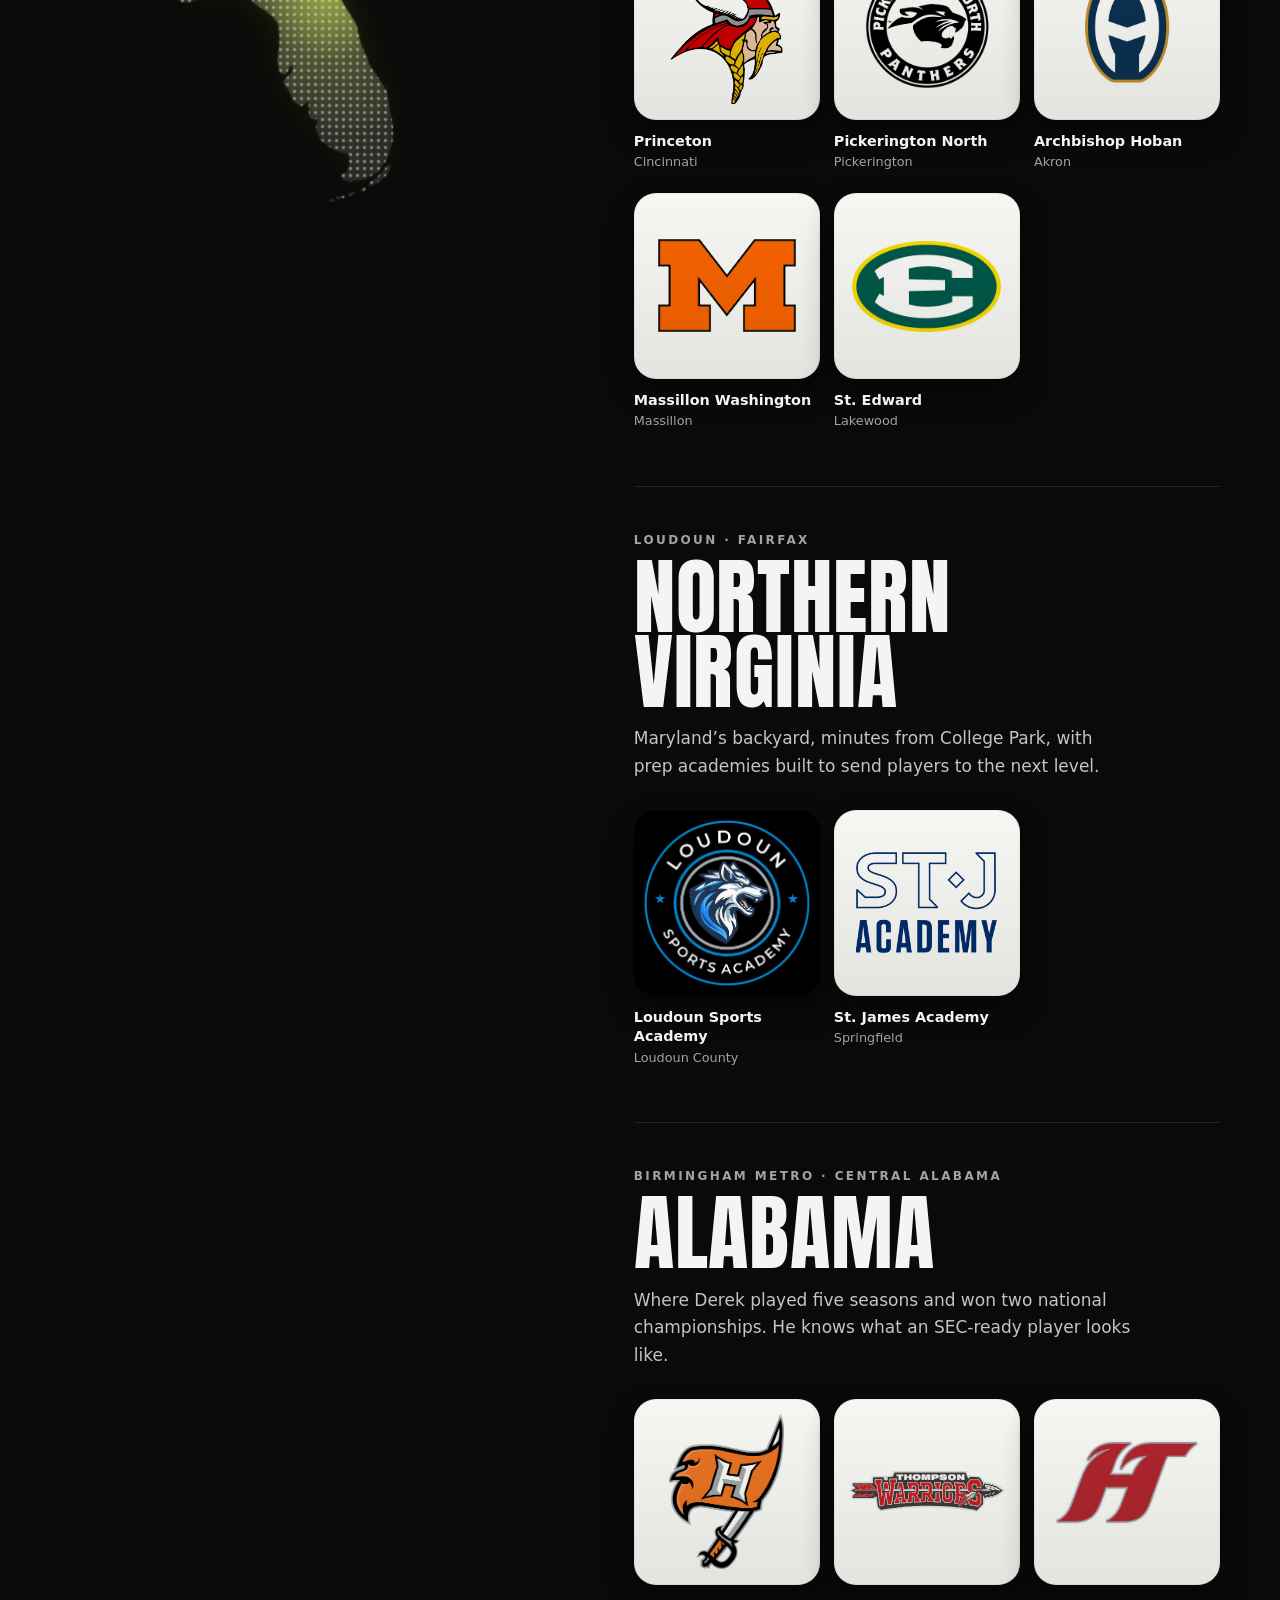
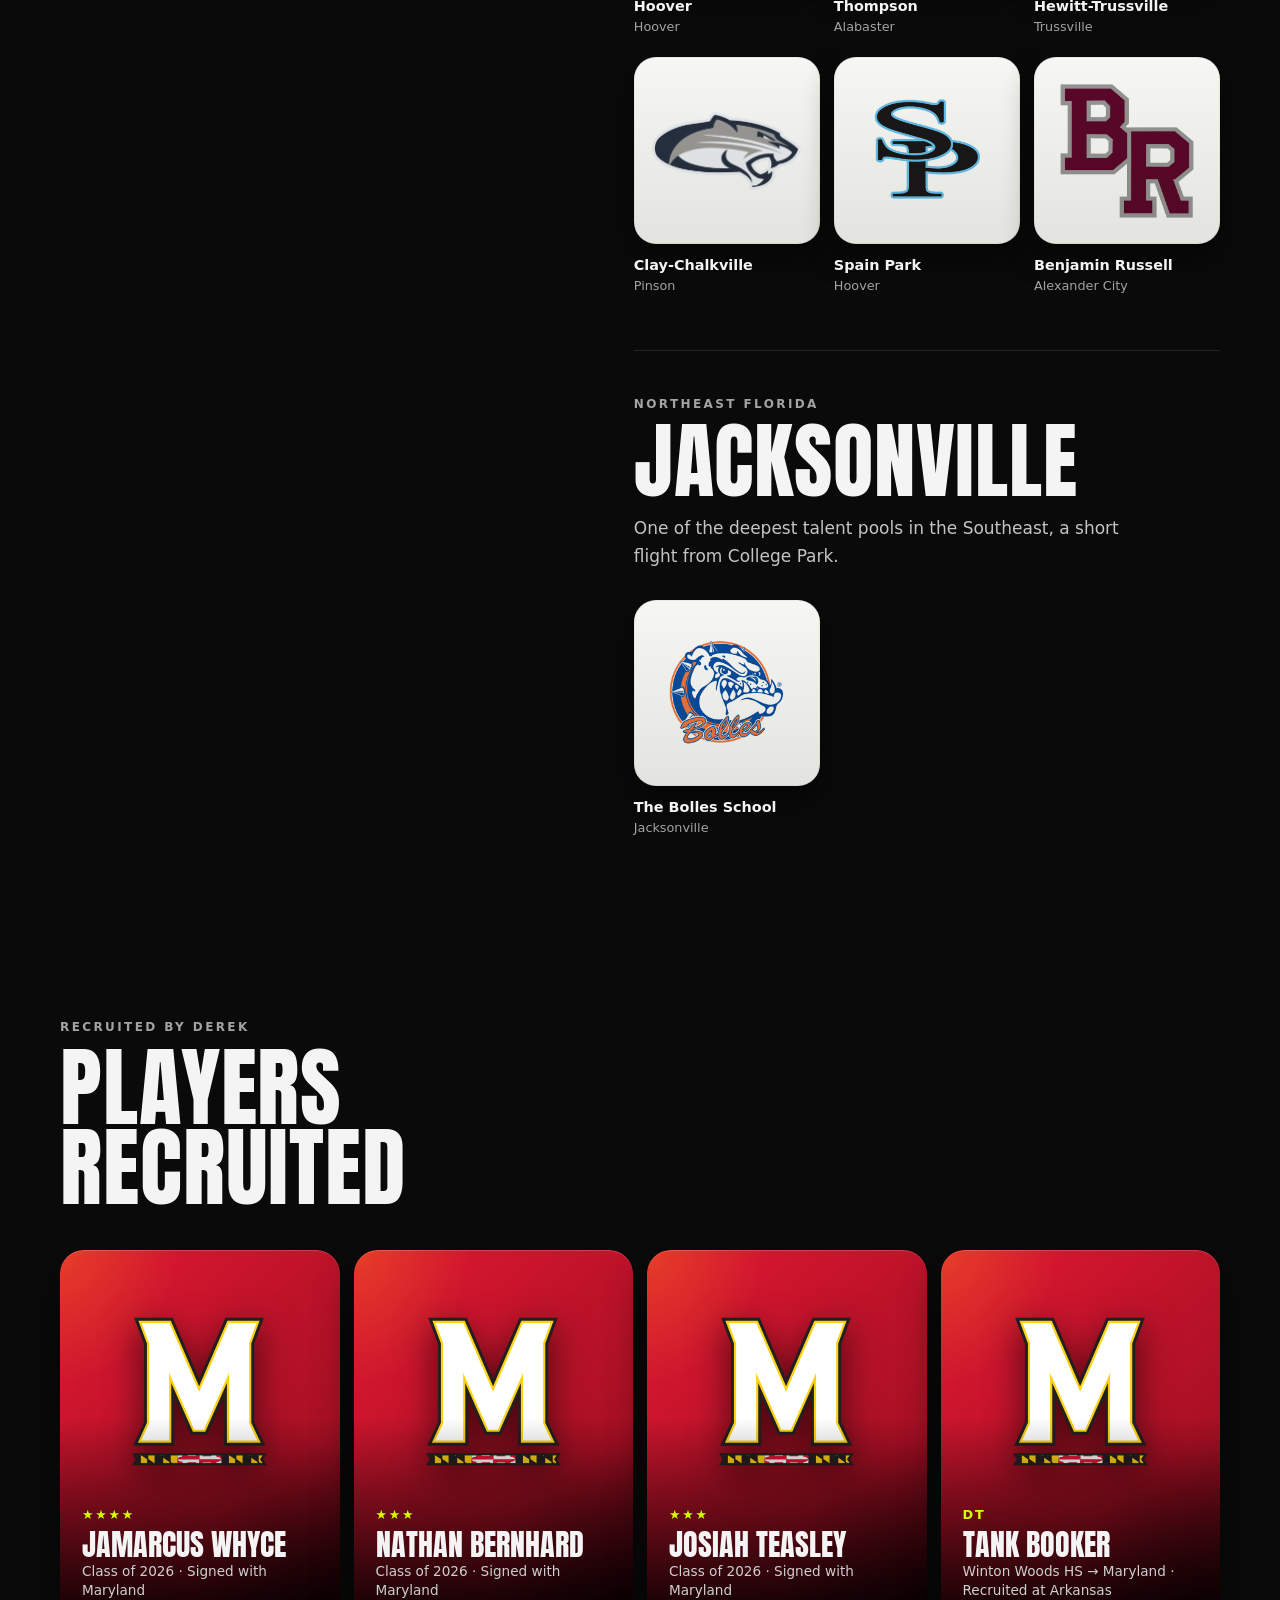
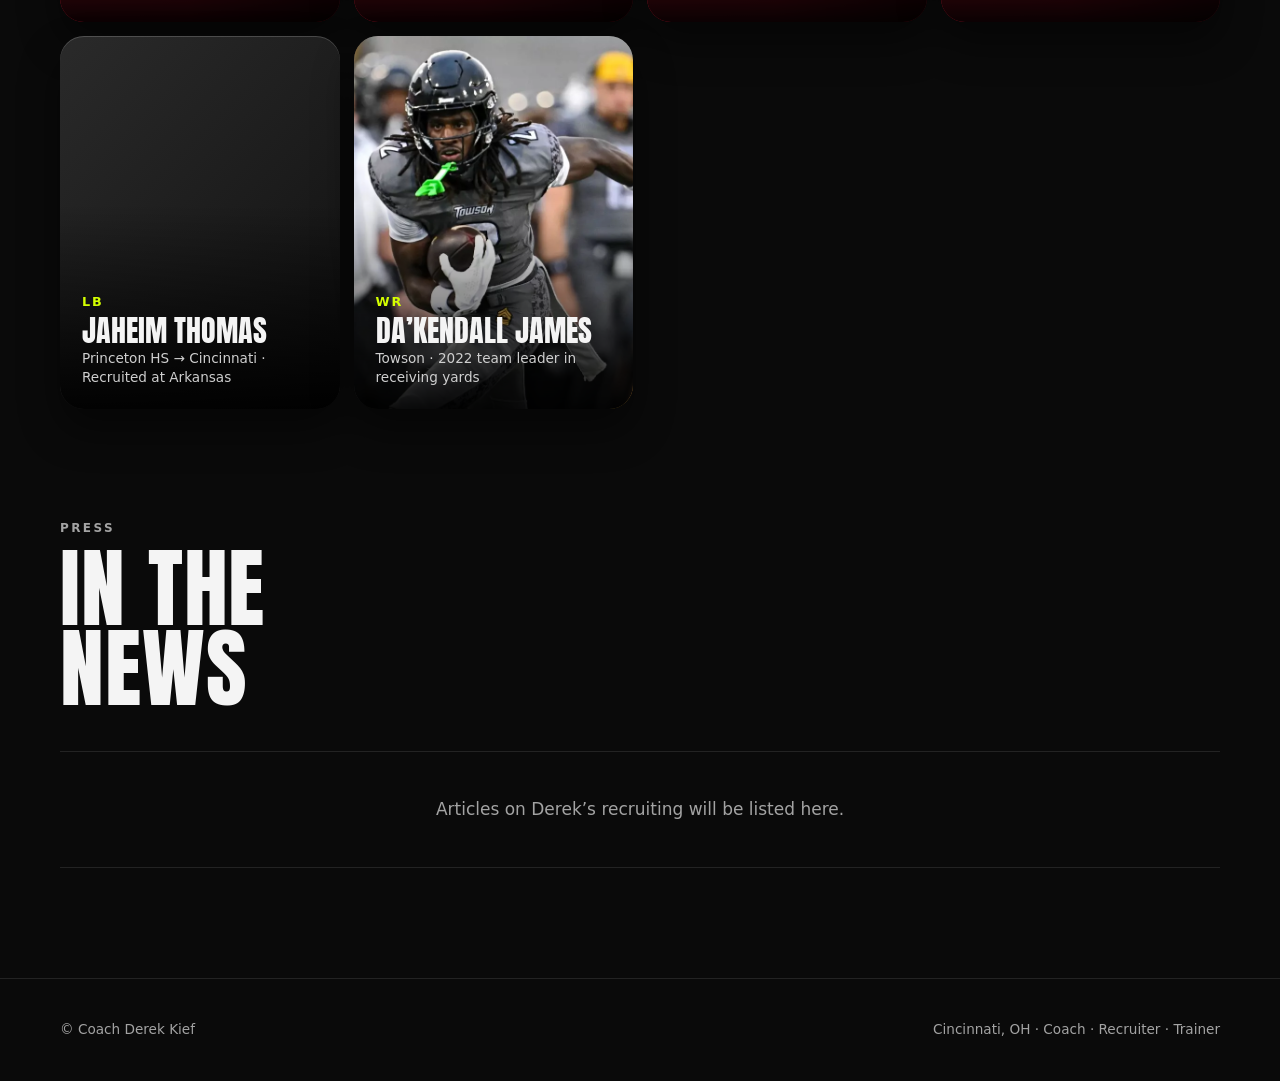
==== commit bdbe8ba2: "updated recruiting" ====
--- a/recruiting.html
+++ b/recruiting.html
@@ -4,7 +4,7 @@
 <link rel="stylesheet" href="style.css"></head><body>
 <nav><a class="logo" href="index.html">COACHKIEF<b>.</b>COM</a><div><a href="index.html">Home</a><a href="resume.html">Resume</a><a href="recruiting.html" class="on">Recruiting</a><a href="index.html#training">Training</a></div></nav>
 
-<header class="page-hero ph" style="--img:url(img/kenaz_sullivan.jpeg);--pos:50% 20%"><div class="wrap">
+<header class="page-hero ph" style="--img:url(img/recruiting_imgs/header.jpg);--pos:62% 4%"><div class="wrap">
   <h1>Recruiting</h1>
   <p class="lead">Building relationships with top players and programs across Ohio, Alabama, Northern Virginia, and Jacksonville</p>
   <!-- territory jump row: each state's silhouette links to its chapter below (shapes: img/recruiting_imgs/state_shapes, made by make_shapes.py) -->
@@ -32,11 +32,13 @@
         <path class="ohio" data-s="elder" d="M339 286Q591 181 839 296"/><path class="ohio" data-s="moeller" d="M352 278Q600 180 839 296"/><path class="ohio" data-s="stx" d="M343 277Q595 177 839 296"/><path class="ohio" data-s="princeton" d="M349 272Q599 176 839 296"/>
         <path class="ohio" data-s="pickn" d="M457 220Q665 174 839 296"/><path class="ohio" data-s="hoban" d="M538 120Q728 142 839 296"/><path class="ohio" data-s="massillon" d="M537 143Q722 153 839 296"/><path class="ohio" data-s="sted" d="M519 85Q726 120 839 296"/>
         <path class="nova" data-s="loudoun" d="M803 289Q823 284 839 296"/><path class="nova" data-s="stjames" d="M828 314Q830 303 839 296"/>
-        <path class="alabama" data-s="thompson" d="M160 784Q393 391 839 296"/><path class="jax" data-s="bolles" d="M532 1039Q522 600 839 296"/>
+        <path class="alabama" data-s="thompson" d="M160 784Q393 391 839 296"/><path class="alabama" data-s="hewitt" d="M175 752Q407 378 839 296"/><path class="alabama" data-s="clay" d="M170 749Q405 376 839 296"/>
+        <path class="alabama" data-s="spain" d="M168 768Q400 384 839 296"/><path class="alabama" data-s="hoover" d="M162 773Q396 386 839 296"/><path class="alabama" data-s="russell" d="M223 810Q418 417 839 296"/><path class="jax" data-s="bolles" d="M532 1039Q522 600 839 296"/>
         <circle class="ohio" data-s="elder" cx="339" cy="286" r="9"/><circle class="ohio" data-s="moeller" cx="352" cy="278" r="9"/><circle class="ohio" data-s="stx" cx="343" cy="277" r="9"/><circle class="ohio" data-s="princeton" cx="349" cy="272" r="9"/>
         <circle class="ohio" data-s="pickn" cx="457" cy="220" r="9"/><circle class="ohio" data-s="hoban" cx="538" cy="120" r="9"/><circle class="ohio" data-s="massillon" cx="537" cy="143" r="9"/><circle class="ohio" data-s="sted" cx="519" cy="85" r="9"/>
         <circle class="nova" data-s="loudoun" cx="803" cy="289" r="9"/><circle class="nova" data-s="stjames" cx="828" cy="314" r="9"/>
-        <circle class="alabama" data-s="thompson" cx="160" cy="784" r="9"/><circle class="jax" data-s="bolles" cx="532" cy="1039" r="9"/>
+        <circle class="alabama" data-s="thompson" cx="160" cy="784" r="9"/><circle class="alabama" data-s="hewitt" cx="175" cy="752" r="9"/><circle class="alabama" data-s="clay" cx="170" cy="749" r="9"/>
+        <circle class="alabama" data-s="spain" cx="168" cy="768" r="9"/><circle class="alabama" data-s="hoover" cx="162" cy="773" r="9"/><circle class="alabama" data-s="russell" cx="223" cy="810" r="9"/><circle class="jax" data-s="bolles" cx="532" cy="1039" r="9"/>
         <circle class="home" cx="839" cy="296" r="15"/>
       </svg>
       <span class="cp" style="--x:83.9%;--y:19.7%"><i style="--img:url(img/maryland_logo.svg)"></i>College Park</span>
@@ -68,10 +70,15 @@
         </ul>
       </article>
       <article class="terr" id="alabama">
-        <p class="tag">Birmingham Metro</p><h3><i class="sh" style="--shape:url(img/recruiting_imgs/state_shapes/alabama.png)"></i>Alabama</h3>
+        <p class="tag">Birmingham Metro · Central Alabama</p><h3><i class="sh" style="--shape:url(img/recruiting_imgs/state_shapes/alabama.png)"></i>Alabama</h3>
         <p class="lede">Where Derek played five seasons and won two national championships. He knows what an SEC-ready player looks like.</p>
         <ul class="schools">
+          <li data-s="hoover"><i style="--img:url(img/recruiting_imgs/school_logos/hoover.webp);--fit:62%"></i><b>Hoover</b><span>Hoover</span></li>
           <li data-s="thompson"><i style="--img:url(img/recruiting_imgs/school_logos/thompson.svg);--fit:84%"></i><b>Thompson</b><span>Alabaster</span></li>
+          <li data-s="hewitt"><i style="--img:url(img/recruiting_imgs/school_logos/hewitt-trussville.webp);--fit:78%"></i><b>Hewitt-Trussville</b><span>Trussville</span></li>
+          <li data-s="clay"><i style="--img:url(img/recruiting_imgs/school_logos/clay-chalkville.png);--fit:80%"></i><b>Clay-Chalkville</b><span>Pinson</span></li>
+          <li data-s="spain"><i style="--img:url(img/recruiting_imgs/school_logos/spain_park.png);--fit:74%"></i><b>Spain Park</b><span>Hoover</span></li>
+          <li data-s="russell"><i style="--img:url(img/recruiting_imgs/school_logos/benjamin_russell.png);--fit:74%"></i><b>Benjamin Russell</b><span>Alexander City</span></li>
         </ul>
       </article>
       <article class="terr" id="jax">
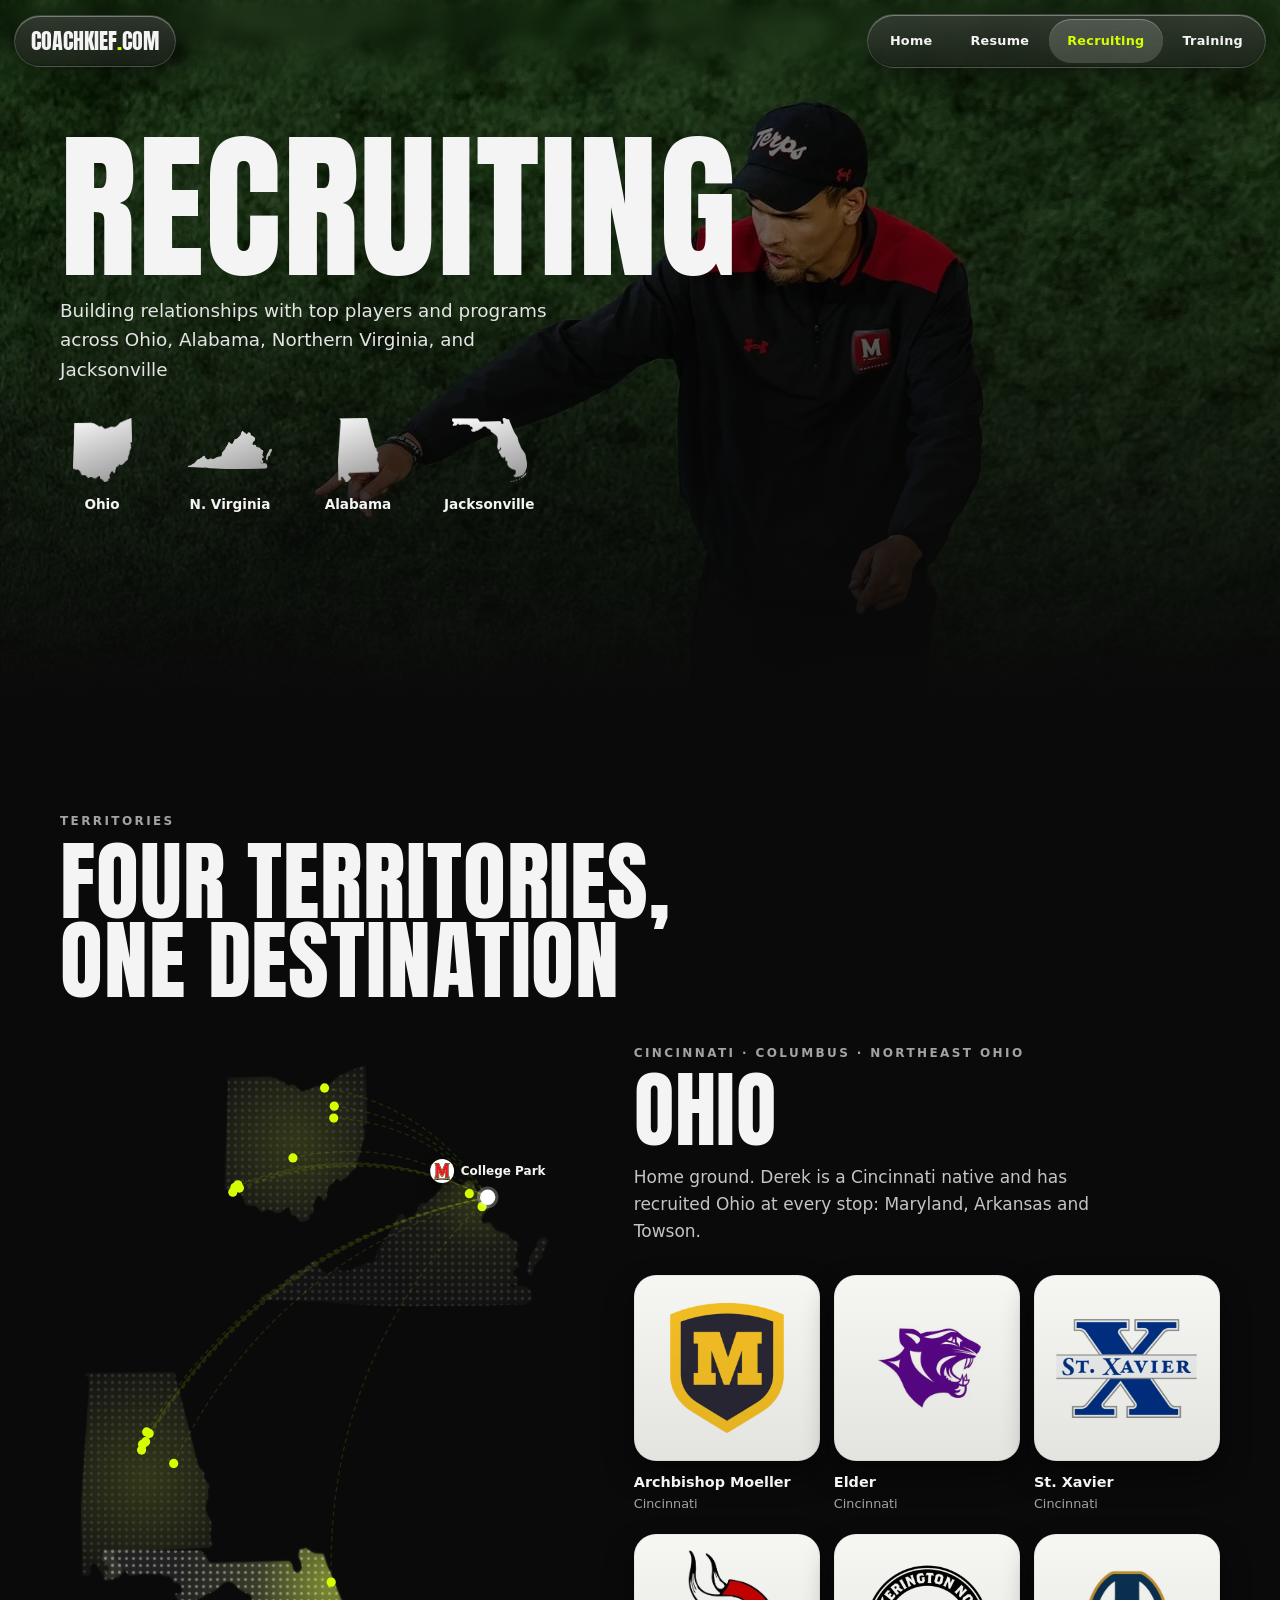
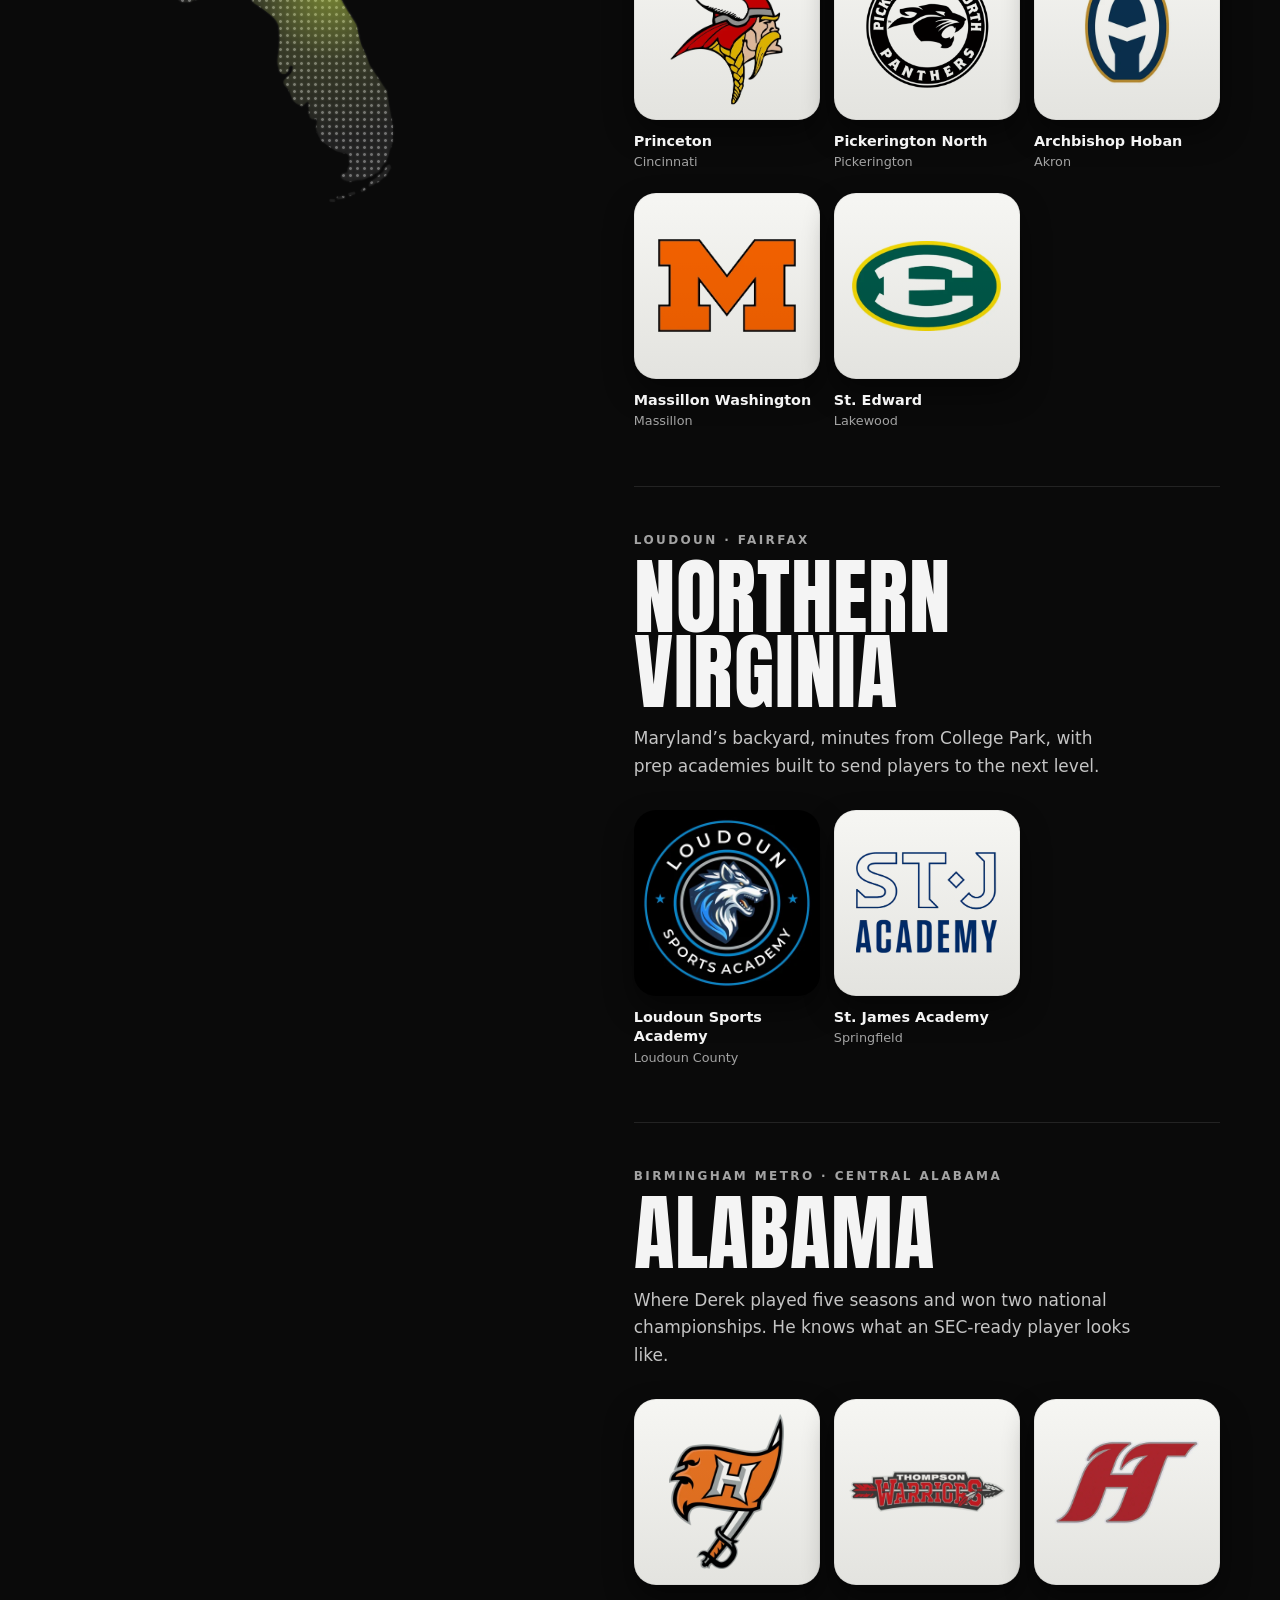
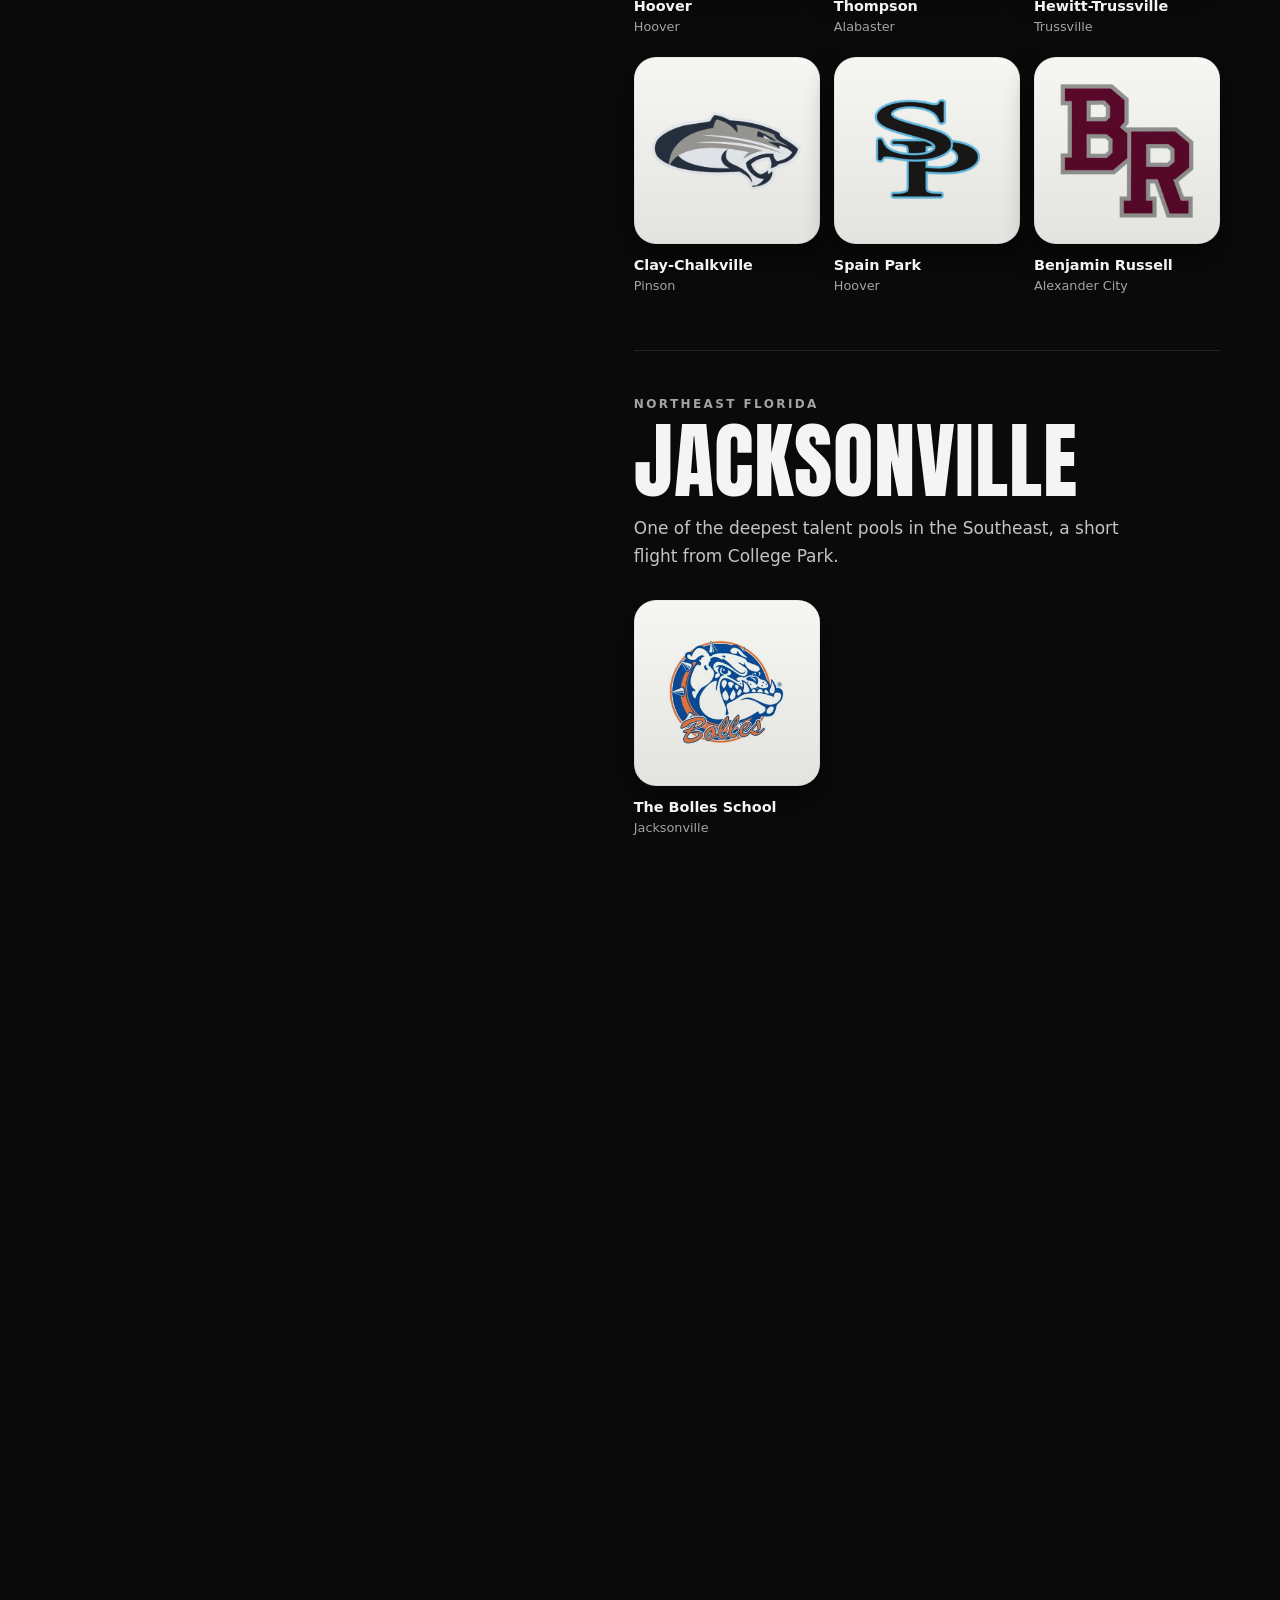
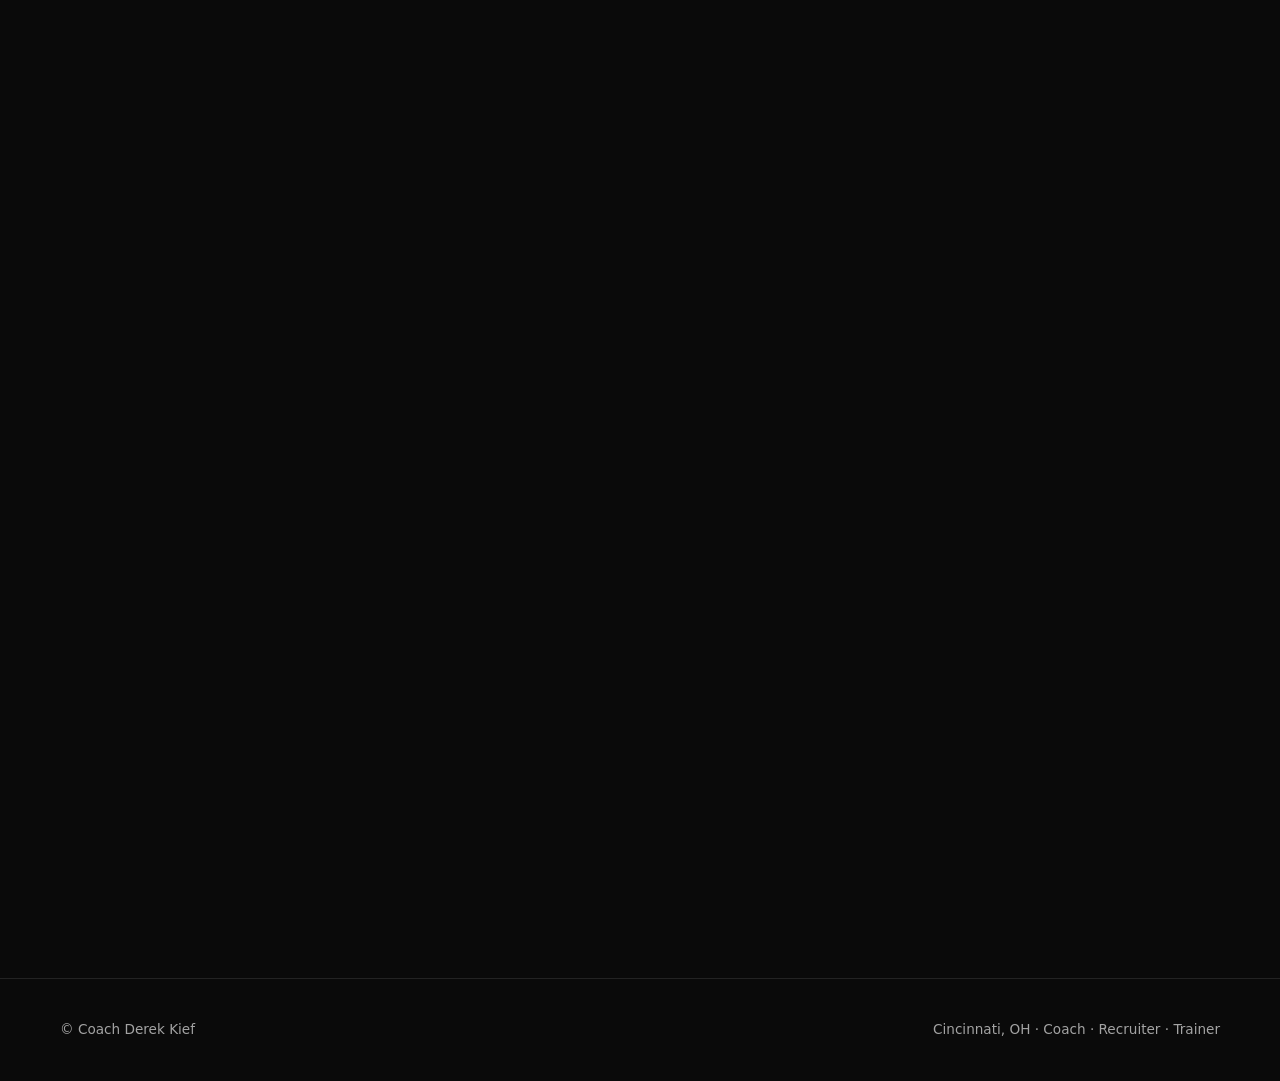
==== commit e0e6eca6: "improved recruiting performance and added players" ====
--- a/recruiting.html
+++ b/recruiting.html
@@ -4,10 +4,10 @@
 <link rel="stylesheet" href="style.css"></head><body>
 <nav><a class="logo" href="index.html">COACHKIEF<b>.</b>COM</a><div><a href="index.html">Home</a><a href="resume.html">Resume</a><a href="recruiting.html" class="on">Recruiting</a><a href="index.html#training">Training</a></div></nav>
 
-<header class="page-hero ph" style="--img:url(img/recruiting_imgs/header.jpg);--pos:62% 4%"><div class="wrap">
+<header class="page-hero ph" style="--img:url(img/recruiting_imgs/header.webp);--pos:62% 4%"><div class="wrap">
   <h1>Recruiting</h1>
   <p class="lead">Building relationships with top players and programs across Ohio, Alabama, Northern Virginia, and Jacksonville</p>
-  <!-- territory jump row: each state's silhouette links to its chapter below (shapes: img/recruiting_imgs/state_shapes, made by make_shapes.py) -->
+  <!-- territory jump row: each state's silhouette links to its chapter below (shapes: img/recruiting_imgs/state_shapes, made by make_web_images.py) -->
   <div class="jump">
     <a href="#ohio"><i class="sh" style="--shape:url(img/recruiting_imgs/state_shapes/ohio.png)"></i>Ohio</a>
     <a href="#nova"><i class="sh" style="--shape:url(img/recruiting_imgs/state_shapes/virginia.png)"></i>N. Virginia</a>
@@ -22,12 +22,13 @@
     <!-- map: the four states at true relative position and size, every school pinned, each pin's arc running to College Park.
          Positions come from latitude/longitude (x = lon offset × cos(lat)); --x/--y/--w/--h place a state, as % of the map.
          Adding a school: add its <li data-s> below plus a matching <path> and <circle> here (same data-s), pinned by eye.
-         Scrolling a chapter into view lights its state (script at the bottom); hovering a school lights its pin. -->
+         Scrolling a chapter into view lights its state, hovering a school lights + labels its pin, clicking a state jumps to it (script at the bottom).
+         Animation only runs while the map is on screen, and pins only pulse for the lit territory (keeps scrolling smooth). -->
     <div class="map-col"><div class="map" role="img" aria-label="Map of Ohio, Virginia, Alabama and Florida with each partner school pinned and connected to College Park, Maryland">
-      <div class="st ohio" style="--x:32.3%;--y:2.8%;--w:27.9%;--h:20.1%;--shape:url(img/recruiting_imgs/state_shapes/ohio.png)"></div>
-      <div class="st nova" style="--x:39.3%;--y:17%;--w:56.4%;--h:16.7%;--fx:76%;--fy:16%;--fr:22%;--shape:url(img/recruiting_imgs/state_shapes/virginia.png)"></div>
-      <div class="st alabama" style="--x:4.2%;--y:42.1%;--w:25.6%;--h:26.8%;--shape:url(img/recruiting_imgs/state_shapes/alabama.png)"></div>
-      <div class="st jax" style="--x:8.2%;--y:64.7%;--w:57.1%;--h:32.5%;--fx:79%;--fy:14%;--fr:24%;--shape:url(img/recruiting_imgs/state_shapes/florida.png)"></div>
+      <a class="st ohio" href="#ohio" tabindex="-1" style="--x:32.3%;--y:2.8%;--w:27.9%;--h:20.1%;--shape:url(img/recruiting_imgs/state_shapes/ohio.png)"></a>
+      <a class="st nova" href="#nova" tabindex="-1" style="--x:39.3%;--y:17%;--w:56.4%;--h:16.7%;--fx:76%;--fy:16%;--fr:22%;--shape:url(img/recruiting_imgs/state_shapes/virginia.png)"></a>
+      <a class="st alabama" href="#alabama" tabindex="-1" style="--x:4.2%;--y:42.1%;--w:25.6%;--h:26.8%;--shape:url(img/recruiting_imgs/state_shapes/alabama.png)"></a>
+      <a class="st jax" href="#jax" tabindex="-1" style="--x:8.2%;--y:64.7%;--w:57.1%;--h:32.5%;--fx:79%;--fy:14%;--fr:24%;--shape:url(img/recruiting_imgs/state_shapes/florida.png)"></a>
       <svg class="arcs" viewBox="0 0 1000 1506" preserveAspectRatio="none" aria-hidden="true">
         <path class="ohio" data-s="elder" d="M339 286Q591 181 839 296"/><path class="ohio" data-s="moeller" d="M352 278Q600 180 839 296"/><path class="ohio" data-s="stx" d="M343 277Q595 177 839 296"/><path class="ohio" data-s="princeton" d="M349 272Q599 176 839 296"/>
         <path class="ohio" data-s="pickn" d="M457 220Q665 174 839 296"/><path class="ohio" data-s="hoban" d="M538 120Q728 142 839 296"/><path class="ohio" data-s="massillon" d="M537 143Q722 153 839 296"/><path class="ohio" data-s="sted" d="M519 85Q726 120 839 296"/>
@@ -41,6 +42,7 @@
         <circle class="alabama" data-s="spain" cx="168" cy="768" r="9"/><circle class="alabama" data-s="hoover" cx="162" cy="773" r="9"/><circle class="alabama" data-s="russell" cx="223" cy="810" r="9"/><circle class="jax" data-s="bolles" cx="532" cy="1039" r="9"/>
         <circle class="home" cx="839" cy="296" r="15"/>
       </svg>
+      <span class="pin-label" hidden></span>
       <span class="cp" style="--x:83.9%;--y:19.7%"><i style="--img:url(img/maryland_logo.svg)"></i>College Park</span>
     </div></div>
 
@@ -51,63 +53,66 @@
         <p class="tag">Cincinnati · Columbus · Northeast Ohio</p><h3><i class="sh" style="--shape:url(img/recruiting_imgs/state_shapes/ohio.png)"></i>Ohio</h3>
         <p class="lede">Home ground. Derek is a Cincinnati native and has recruited Ohio at every stop: Maryland, Arkansas and Towson.</p>
         <ul class="schools">
-          <li data-s="moeller"><i style="--img:url(img/recruiting_imgs/school_logos/archbishop_moeller.png)"></i><b>Archbishop Moeller</b><span>Cincinnati</span></li>
-          <li data-s="elder"><i style="--img:url(img/recruiting_imgs/school_logos/elder.jpg);--fit:80%"></i><b>Elder</b><span>Cincinnati</span></li>
-          <li data-s="stx"><i style="--img:url(img/recruiting_imgs/school_logos/st_xavier.webp);--fit:76%"></i><b>St. Xavier</b><span>Cincinnati</span></li>
-          <li data-s="princeton"><i style="--img:url(img/recruiting_imgs/school_logos/princeton.jpg);--fit:62%"></i><b>Princeton</b><span>Cincinnati</span></li>
-          <li data-s="pickn"><i style="--img:url(img/recruiting_imgs/school_logos/pickerington_north.png)"></i><b>Pickerington North</b><span>Pickerington</span></li>
-          <li data-s="hoban"><i style="--img:url(img/recruiting_imgs/school_logos/archbishop_hoban.jpg);--fit:84%"></i><b>Archbishop Hoban</b><span>Akron</span></li>
-          <li data-s="massillon"><i style="--img:url(img/recruiting_imgs/school_logos/massilon-washington.png);--fit:74%"></i><b>Massillon Washington</b><span>Massillon</span></li>
-          <li data-s="sted"><i style="--img:url(img/recruiting_imgs/school_logos/st_edward.png);--fit:80%"></i><b>St. Edward</b><span>Lakewood</span></li>
+          <li data-s="moeller"><i style="--img:url(img/recruiting_imgs/school_logos_web/archbishop_moeller.webp)"></i><b>Archbishop Moeller</b><span>Cincinnati</span></li>
+          <li data-s="elder"><i style="--img:url(img/recruiting_imgs/school_logos_web/elder.webp);--fit:80%"></i><b>Elder</b><span>Cincinnati</span></li>
+          <li data-s="stx"><i style="--img:url(img/recruiting_imgs/school_logos_web/st_xavier.webp);--fit:76%"></i><b>St. Xavier</b><span>Cincinnati</span></li>
+          <li data-s="princeton"><i style="--img:url(img/recruiting_imgs/school_logos_web/princeton.webp);--fit:62%"></i><b>Princeton</b><span>Cincinnati</span></li>
+          <li data-s="pickn"><i style="--img:url(img/recruiting_imgs/school_logos_web/pickerington_north.webp)"></i><b>Pickerington North</b><span>Pickerington</span></li>
+          <li data-s="hoban"><i style="--img:url(img/recruiting_imgs/school_logos_web/archbishop_hoban.webp);--fit:84%"></i><b>Archbishop Hoban</b><span>Akron</span></li>
+          <li data-s="massillon"><i style="--img:url(img/recruiting_imgs/school_logos_web/massilon-washington.webp);--fit:74%"></i><b>Massillon Washington</b><span>Massillon</span></li>
+          <li data-s="sted"><i style="--img:url(img/recruiting_imgs/school_logos_web/st_edward.webp);--fit:80%"></i><b>St. Edward</b><span>Lakewood</span></li>
         </ul>
       </article>
       <article class="terr" id="nova">
         <p class="tag">Loudoun · Fairfax</p><h3><i class="sh" style="--shape:url(img/recruiting_imgs/state_shapes/virginia.png)"></i>Northern Virginia</h3>
         <p class="lede">Maryland’s backyard, minutes from College Park, with prep academies built to send players to the next level.</p>
         <ul class="schools">
-          <li data-s="loudoun"><i style="--img:url(img/recruiting_imgs/school_logos/loudoun_sports_academy.jpg);--fit:100%;--tile:#000;--blend:normal"></i><b>Loudoun Sports Academy</b><span>Loudoun County</span></li>
-          <li data-s="stjames"><i style="--img:url(img/recruiting_imgs/school_logos/st_james_academy.webp);--fit:76%"></i><b>St. James Academy</b><span>Springfield</span></li>
+          <li data-s="loudoun"><i style="--img:url(img/recruiting_imgs/school_logos_web/loudoun_sports_academy.webp);--fit:100%;--tile:#000;--blend:normal"></i><b>Loudoun Sports Academy</b><span>Loudoun County</span></li>
+          <li data-s="stjames"><i style="--img:url(img/recruiting_imgs/school_logos_web/st_james_academy.webp);--fit:76%"></i><b>St. James Academy</b><span>Springfield</span></li>
         </ul>
       </article>
       <article class="terr" id="alabama">
         <p class="tag">Birmingham Metro · Central Alabama</p><h3><i class="sh" style="--shape:url(img/recruiting_imgs/state_shapes/alabama.png)"></i>Alabama</h3>
         <p class="lede">Where Derek played five seasons and won two national championships. He knows what an SEC-ready player looks like.</p>
         <ul class="schools">
-          <li data-s="hoover"><i style="--img:url(img/recruiting_imgs/school_logos/hoover.webp);--fit:62%"></i><b>Hoover</b><span>Hoover</span></li>
-          <li data-s="thompson"><i style="--img:url(img/recruiting_imgs/school_logos/thompson.svg);--fit:84%"></i><b>Thompson</b><span>Alabaster</span></li>
-          <li data-s="hewitt"><i style="--img:url(img/recruiting_imgs/school_logos/hewitt-trussville.webp);--fit:78%"></i><b>Hewitt-Trussville</b><span>Trussville</span></li>
-          <li data-s="clay"><i style="--img:url(img/recruiting_imgs/school_logos/clay-chalkville.png);--fit:80%"></i><b>Clay-Chalkville</b><span>Pinson</span></li>
-          <li data-s="spain"><i style="--img:url(img/recruiting_imgs/school_logos/spain_park.png);--fit:74%"></i><b>Spain Park</b><span>Hoover</span></li>
-          <li data-s="russell"><i style="--img:url(img/recruiting_imgs/school_logos/benjamin_russell.png);--fit:74%"></i><b>Benjamin Russell</b><span>Alexander City</span></li>
+          <li data-s="hoover"><i style="--img:url(img/recruiting_imgs/school_logos_web/hoover.webp);--fit:62%"></i><b>Hoover</b><span>Hoover</span></li>
+          <li data-s="thompson"><i style="--img:url(img/recruiting_imgs/school_logos_web/thompson.webp);--fit:84%"></i><b>Thompson</b><span>Alabaster</span></li>
+          <li data-s="hewitt"><i style="--img:url(img/recruiting_imgs/school_logos_web/hewitt-trussville.webp);--fit:78%"></i><b>Hewitt-Trussville</b><span>Trussville</span></li>
+          <li data-s="clay"><i style="--img:url(img/recruiting_imgs/school_logos_web/clay-chalkville.webp);--fit:80%"></i><b>Clay-Chalkville</b><span>Pinson</span></li>
+          <li data-s="spain"><i style="--img:url(img/recruiting_imgs/school_logos_web/spain_park.webp);--fit:74%"></i><b>Spain Park</b><span>Hoover</span></li>
+          <li data-s="russell"><i style="--img:url(img/recruiting_imgs/school_logos_web/benjamin_russell.webp);--fit:74%"></i><b>Benjamin Russell</b><span>Alexander City</span></li>
         </ul>
       </article>
       <article class="terr" id="jax">
         <p class="tag">Northeast Florida</p><h3><i class="sh" style="--shape:url(img/recruiting_imgs/state_shapes/florida.png)"></i>Jacksonville</h3>
         <p class="lede">One of the deepest talent pools in the Southeast, a short flight from College Park.</p>
         <ul class="schools">
-          <li data-s="bolles"><i style="--img:url(img/recruiting_imgs/school_logos/bolles_school.webp);--fit:84%"></i><b>The Bolles School</b><span>Jacksonville</span></li>
+          <li data-s="bolles"><i style="--img:url(img/recruiting_imgs/school_logos_web/bolles_school.webp);--fit:84%"></i><b>The Bolles School</b><span>Jacksonville</span></li>
         </ul>
       </article>
     </div>
   </div>
 </div></section>
 
-<section style="padding-top:0"><div class="wrap">
+<section class="lazy" style="padding-top:0"><div class="wrap">
   <p class="tag">Recruited by Derek</p><h2>Players<br>Recruited</h2>
-  <!-- one card per player; names and schools from Derek's resume PDF. VERIFY positions + high schools for the 2026 signees.
-       Photo: save it in img/players/ and set --img (--pos to move the crop). Until then the card shows the team's plate:
-       --team via a .t-* class from style.css (resume plates) and --logo = that team's white logo. -->
+  <!-- one card per player, newest class first. 2026 names from Derek's resume PDF; 2027 commits + positions from recruiting coverage (Nov 2026).
+       Top line = stars · position · class; line under the name = high school (state). VERIFY with Derek: Sullivan's school (St. James per his June 2026 commitment coverage; North Stafford as a junior).
+       Photo: drop the original in img/recruiting_imgs/commits/, run make_web_images.py, and point --img at commits_web/<name>.webp (--pos moves the crop).
+       No photo: the card shows the team's plate instead (--team via a .t-* class from style.css, --logo = that team's white logo). -->
   <div class="recruits">
-    <article class="recruit t-md" style="--img:url(img/players/jamarcus_whyce.webp);--logo:url(img/resume_logos/maryland_white.svg)"><span class="stars">★★★★</span><b>Jamarcus Whyce</b><span>Class of 2026 · Signed with Maryland</span></article>
-    <article class="recruit t-md" style="--img:url(img/players/nathan_bernhard.webp);--logo:url(img/resume_logos/maryland_white.svg)"><span class="stars">★★★</span><b>Nathan Bernhard</b><span>Class of 2026 · Signed with Maryland</span></article>
-    <article class="recruit t-md" style="--img:url(img/players/josiah_teasley.webp);--logo:url(img/resume_logos/maryland_white.svg)"><span class="stars">★★★</span><b>Josiah Teasley</b><span>Class of 2026 · Signed with Maryland</span></article>
-    <article class="recruit t-md" style="--img:url(img/players/tank_booker.webp);--logo:url(img/resume_logos/maryland_white.svg)"><span class="stars">DT</span><b>Tank Booker</b><span>Winton Woods HS → Maryland · Recruited at Arkansas</span></article>
-    <article class="recruit" style="--img:url(img/players/jaheim_thomas.webp)"><span class="stars">LB</span><b>Jaheim Thomas</b><span>Princeton HS → Cincinnati · Recruited at Arkansas</span></article>
-    <article class="recruit t-tow" style="--img:url(img/players/dakendall_james.webp);--pos:45% 30%;--logo:url(img/towson_logo.webp)"><span class="stars">WR</span><b>Da’Kendall James</b><span>Towson · 2022 team leader in receiving yards</span></article>
+    <article class="recruit t-md" style="--img:url(img/recruiting_imgs/commits_web/jamarcus_whyce.webp);--pos:62% 40%;--logo:url(img/resume_logos/maryland_white.svg)"><span class="stars">★★★★ · DL · 2026</span><b>Jamarcus Whyce</b><span>Trotwood-Madison (OH)</span></article>
+    <article class="recruit t-md" style="--img:url(img/recruiting_imgs/commits_web/jayden_kitchens.webp);--pos:50% 30%;--logo:url(img/resume_logos/maryland_white.svg)"><span class="stars">★★★ · WR · 2026</span><b>Jayden Kitchens</b><span>St. James Academy (VA)</span></article>
+    <article class="recruit t-md" style="--img:url(img/recruiting_imgs/commits_web/nathan_bernhard.webp);--pos:80% 40%;--logo:url(img/resume_logos/maryland_white.svg)"><span class="stars">★★★ · QB · 2026</span><b>Nathan Bernhard</b><span>Ashland (OH)</span></article>
+    <article class="recruit t-md" style="--img:url(img/recruiting_imgs/commits_web/josiah_teasley.webp);--pos:50% 25%;--logo:url(img/resume_logos/maryland_white.svg)"><span class="stars">★★★ · WR · 2026</span><b>Josiah Teasley</b><span>St. James Academy (VA)</span></article>
+    <article class="recruit t-md" style="--img:url(img/recruiting_imgs/commits_web/kenaz_sullivan.webp);--pos:50% 30%;--logo:url(img/resume_logos/maryland_white.svg)"><span class="stars">★★★★ · DB · 2027</span><b>Kenaz Sullivan</b><span>St. James Academy (VA)</span></article>
+    <article class="recruit t-md" style="--img:url(img/recruiting_imgs/commits_web/levi_babin.webp);--pos:50% 30%;--logo:url(img/resume_logos/maryland_white.svg)"><span class="stars">★★★ · ATH · 2027</span><b>Levi Babin</b><span>Episcopal (VA)</span></article>
+    <article class="recruit t-md" style="--img:url(img/recruiting_imgs/commits_web/kyren_caldwell.webp);--pos:50% 25%;--logo:url(img/resume_logos/maryland_white.svg)"><span class="stars">★★★ · WR · 2027</span><b>Kyren Caldwell</b><span>Columbia (FL)</span></article>
+    <article class="recruit t-md" style="--img:url(img/recruiting_imgs/commits_web/mason_mcclure.webp);--pos:50% 35%;--logo:url(img/resume_logos/maryland_white.svg)"><span class="stars">★★★ · WR · 2027</span><b>Mason McClure</b><span>Thompson (AL)</span></article>
   </div>
 </div></section>
 
-<section style="padding-top:0"><div class="wrap">
+<section class="lazy" style="padding-top:0"><div class="wrap">
   <p class="tag">Press</p><h2>In The<br>News</h2>
   <!-- articles: one <li> per story, newest first. Template:
        <li><a href="https://…" target="_blank" rel="noopener"><span class="tag">Outlet</span><b>Headline of the article</b><time>Mon YYYY</time></a></li>
@@ -120,13 +125,20 @@
 <footer><div class="wrap"><span>© Coach Derek Kief</span><span>Cincinnati, OH · Coach · Recruiter · Trainer</span></div></footer>
 
 <script>
-// hovering a school lights its pin + arc on the map
-const map = document.querySelector('.map');
+const map = document.querySelector('.map'), label = map.querySelector('.pin-label');
+// hovering a school lights its pin + arc and labels the pin on the map
 document.querySelectorAll('.schools [data-s]').forEach(li => {
-  const hits = map.querySelectorAll(`[data-s="${li.dataset.s}"]`);
-  li.addEventListener('pointerenter', () => hits.forEach(e => e.classList.add('hl')));
-  li.addEventListener('pointerleave', () => hits.forEach(e => e.classList.remove('hl')));
+  const hits = map.querySelectorAll(`[data-s="${li.dataset.s}"]`), pin = map.querySelector(`circle[data-s="${li.dataset.s}"]`);
+  li.addEventListener('pointerenter', () => {
+    hits.forEach(e => e.classList.add('hl'));
+    label.textContent = li.querySelector('b').textContent;
+    label.style.left = pin.getAttribute('cx') / 10 + '%'; label.style.top = pin.getAttribute('cy') / 15.06 + '%';
+    label.hidden = false;
+  });
+  li.addEventListener('pointerleave', () => { hits.forEach(e => e.classList.remove('hl')); label.hidden = true; });
 });
+// animate only while the map is on screen
+new IntersectionObserver(([e]) => map.classList.toggle('live', e.isIntersecting)).observe(map);
 // side-by-side layout only: the chapter crossing mid-screen lights its state (the map is sticky beside it)
 if (matchMedia('(min-width:900px)').matches) {
   const io = new IntersectionObserver(es => es.forEach(e => { if (e.isIntersecting) map.dataset.on = e.target.id }), { rootMargin: '-45% 0px -45% 0px' });
--- a/style.css
+++ b/style.css
@@ -1,6 +1,7 @@
 /* ponytail: one hand-written stylesheet, no framework/build; split per page if it passes ~400 lines */
 :root{--bg:#0a0a0a;--fg:#f4f4f4;--mute:#a3a3a3;--line:#ffffff1a;--hot:#d4ff00;--ease:cubic-bezier(.3,1.6,.5,1);--sys:-apple-system,BlinkMacSystemFont,"SF Pro Text",system-ui,sans-serif}
 *{box-sizing:border-box;margin:0}
+@media(prefers-reduced-motion:no-preference){html{scroll-behavior:smooth}}/* in-page jumps (map states, territory row, resume path) glide */
 body{background:var(--bg);color:var(--fg);font:17px/1.6 var(--sys);-webkit-font-smoothing:antialiased}
 a,button{color:inherit;text-decoration:none;font:inherit}
 :focus-visible{outline:2px solid var(--hot);outline-offset:3px;border-radius:999px}
@@ -166,25 +167,33 @@
 .atlas{display:grid;grid-template-columns:minmax(0,1fr) minmax(0,1.15fr);gap:clamp(32px,5vw,72px);align-items:start}
 .map-col{position:sticky;top:84px}
 .map{position:relative;height:min(calc(100svh - 120px),820px);aspect-ratio:.664;max-width:100%;margin:auto}
-/* a state: dot-matrix fill + lime glow at the area he works (--fx/--fy/--fr; whole state by default); rim + glow via drop-shadow on the unmasked parent */
-.st{position:absolute;left:var(--x);top:var(--y);width:var(--w);height:var(--h);filter:drop-shadow(0 0 1px #fff9);transition:opacity .5s,filter .5s}
+/* a state: dot-matrix fill + lime glow at the area he works (--fx/--fy/--fr; whole state by default); rim via drop-shadow on the unmasked parent.
+   Perf: mask + filter are painted once and never animated; lighting a state only changes opacity, which the GPU handles */
+.st{position:absolute;left:var(--x);top:var(--y);width:var(--w);height:var(--h);filter:drop-shadow(0 0 1px #fff9);will-change:opacity;transition:opacity .4s}
+.st.ohio,.st.alabama{z-index:1}/* boxes overlap: the smaller state wins clicks */
 .st::before{content:"";position:absolute;inset:0;-webkit-mask:var(--shape) 0 0/100% 100% no-repeat;mask:var(--shape) 0 0/100% 100% no-repeat;
   background:radial-gradient(circle at var(--fx,50%) var(--fy,50%),#d4ff0059,#d4ff0014 var(--fr,75%),#0000 calc(var(--fr,75%) + 25%)),radial-gradient(circle,#ffffff4d 1.1px,#0000 1.7px) 0 0/7px 7px,#ffffff0f}
-.arcs{position:absolute;inset:0;width:100%;height:100%;overflow:visible}
-.arcs path{fill:none;stroke:var(--hot);stroke-width:2.6;stroke-linecap:round;stroke-dasharray:7 9;opacity:.4;animation:flow 1.6s linear infinite;transition:opacity .5s,stroke-width .3s}
-.arcs circle{fill:var(--hot);stroke:var(--hot);stroke-opacity:0;transform-box:fill-box;transform-origin:center;animation:ping 2.4s ease-out infinite;transition:transform .35s var(--ease)}
+/* arcs + pins: own GPU layer (will-change) so their animation repaints only this SVG, not the masked states under it.
+   Animation runs only while the map is on screen (.live); pins pulse only for the lit territory (all of them on phones) */
+.arcs{position:absolute;inset:0;z-index:2;width:100%;height:100%;overflow:visible;pointer-events:none;will-change:transform}
+.arcs path{fill:none;stroke:var(--hot);stroke-width:2.6;stroke-linecap:round;stroke-dasharray:7 9;opacity:.4;animation:flow 1.6s linear infinite paused;transition:opacity .4s}
+.map.live .arcs path{animation-play-state:running}
+.arcs circle{fill:var(--hot);stroke:var(--hot);stroke-opacity:0;transform-box:fill-box;transform-origin:center;animation:none 2.4s ease-out infinite;transition:transform .35s var(--ease)}
 .arcs circle:nth-of-type(3n+2){animation-delay:-.8s}.arcs circle:nth-of-type(3n){animation-delay:-1.6s}
-.arcs .home{fill:#fff;stroke:#fff;animation:none;stroke-opacity:.25;stroke-width:12}
+.map.live:not([data-on]) circle:not(.home),.map.live[data-on=ohio] circle.ohio,.map.live[data-on=nova] circle.nova,.map.live[data-on=alabama] circle.alabama,.map.live[data-on=jax] circle.jax{animation-name:ping}
+.arcs .home{fill:#fff;stroke:#fff;stroke-opacity:.25;stroke-width:12}
 @keyframes flow{to{stroke-dashoffset:-16}}
 @keyframes ping{0%{stroke-width:0;stroke-opacity:.7}100%{stroke-width:34;stroke-opacity:0}}
 .arcs .hl{opacity:1;stroke-width:4.5}.arcs circle.hl{transform:scale(1.9)}
-/* active territory (set by the script): others dim, its arcs brighten */
+/* active territory (set by the script): others dim, its arcs brighten; hovering any state lifts it (click jumps to its chapter) */
 .map[data-on] .st{opacity:.35}
-.map[data-on=ohio] .ohio,.map[data-on=nova] .nova,.map[data-on=alabama] .alabama,.map[data-on=jax] .jax{opacity:1;filter:drop-shadow(0 0 1px #fff) drop-shadow(0 0 18px #d4ff0040)}
+.map[data-on=ohio] .st.ohio,.map[data-on=nova] .st.nova,.map[data-on=alabama] .st.alabama,.map[data-on=jax] .st.jax,.map .st:hover{opacity:1}
 .map[data-on] .arcs path:not(.hl){opacity:.12}
 .map[data-on=ohio] path.ohio,.map[data-on=nova] path.nova,.map[data-on=alabama] path.alabama,.map[data-on=jax] path.jax{opacity:.9}
+/* school name over its pin while its tile is hovered */
+.pin-label{position:absolute;z-index:3;transform:translate(-50%,calc(-100% - 12px));padding:5px 11px;border-radius:999px;background:#fff;color:#000;font-size:.75rem;font-weight:600;white-space:nowrap;pointer-events:none;box-shadow:0 6px 16px #0009}
 /* College Park: label above the white home dot */
-.cp{position:absolute;left:var(--x);top:var(--y);transform:translate(-50%,calc(-100% - 14px));display:flex;align-items:center;gap:7px;white-space:nowrap;font-size:.75rem;font-weight:600}
+.cp{position:absolute;z-index:3;left:var(--x);top:var(--y);transform:translate(-50%,calc(-100% - 14px));display:flex;align-items:center;gap:7px;white-space:nowrap;font-size:.75rem;font-weight:600}
 .cp i{width:24px;height:24px;border-radius:50%;background:var(--img) center/66% no-repeat,#fff;box-shadow:0 6px 14px #0008}
 
 /* territory chapters */
@@ -196,7 +205,7 @@
 .schools{list-style:none;padding:0;margin-top:30px;display:grid;grid-template-columns:repeat(auto-fill,minmax(148px,1fr));gap:22px 14px;font-size:.9rem;line-height:1.35}
 .schools li{display:flex;flex-direction:column;gap:2px;cursor:default}
 .schools i{display:block;aspect-ratio:1;border-radius:22px;margin-bottom:10px;background:var(--img) center/var(--fit,70%) no-repeat,var(--tile,linear-gradient(#f6f6f3,#e3e3df));background-blend-mode:var(--blend,multiply);box-shadow:inset 0 0 0 1px #0000000d,0 14px 30px #0007;transition:transform .45s var(--ease)}
-.schools li:hover i{transform:translateY(-4px) scale(1.03)}
+.schools li:hover i{transform:translateY(-4px) scale(1.03)}.schools li:active i{transform:scale(.97)}
 .schools b{font-weight:600}.schools span{color:var(--mute);font-size:.8rem}
 
 /* players recruited: photo card; without a photo it shows the destination team's plate (.t-* from the resume) and logo */
@@ -205,10 +214,13 @@
 .recruit::before{content:"";position:absolute;inset:18% 22% 42%;background:var(--logo,none) center/contain no-repeat;filter:drop-shadow(0 12px 18px #0009)}
 .recruit::after{content:"";position:absolute;inset:0;background:linear-gradient(0deg,#000e,#0000 55%),var(--img,none) var(--pos,50% 25%)/cover}
 .recruit>*{position:relative;z-index:1}
-.recruit:hover{transform:translateY(-4px)}
+.recruit:hover{transform:translateY(-4px)}.recruit:active{transform:scale(.98)}
 .recruit .stars{color:var(--hot);font-weight:700;font-size:.8rem;letter-spacing:.14em}
 .recruit b{font:400 1.9rem/.95 Anton,sans-serif;text-transform:uppercase}
 .recruit span:last-child{color:#cfcfcf;font-size:.85rem;line-height:1.4}
+
+/* sections below the map: skip layout + paint (and their images) until scrolled near */
+.lazy{content-visibility:auto;contain-intrinsic-size:auto 1100px}
 
 /* press list: outlet · headline · date, one row per article */
 .news{list-style:none;padding:0;border-top:1px solid var(--line)}
@@ -224,7 +236,7 @@
 @media(max-width:640px){
 .jump{gap:0;justify-content:space-between}.jump a{font-size:.72rem}.jump .sh{width:62px;height:48px}
 .schools{grid-template-columns:repeat(2,1fr)}.recruits{grid-template-columns:repeat(2,1fr);gap:10px}
-.recruit{padding:14px;border-radius:20px}.recruit b{font-size:1.35rem}.recruit span:last-child{font-size:.75rem}
+.recruit{padding:12px;border-radius:20px}.recruit b{font-size:1.35rem}.recruit span:last-child{font-size:.72rem;line-height:1.3}.recruit .stars{font-size:.68rem;letter-spacing:.04em;white-space:nowrap}
 .news a{grid-template-columns:1fr auto}.news a .tag{grid-column:1/-1}
 }
 
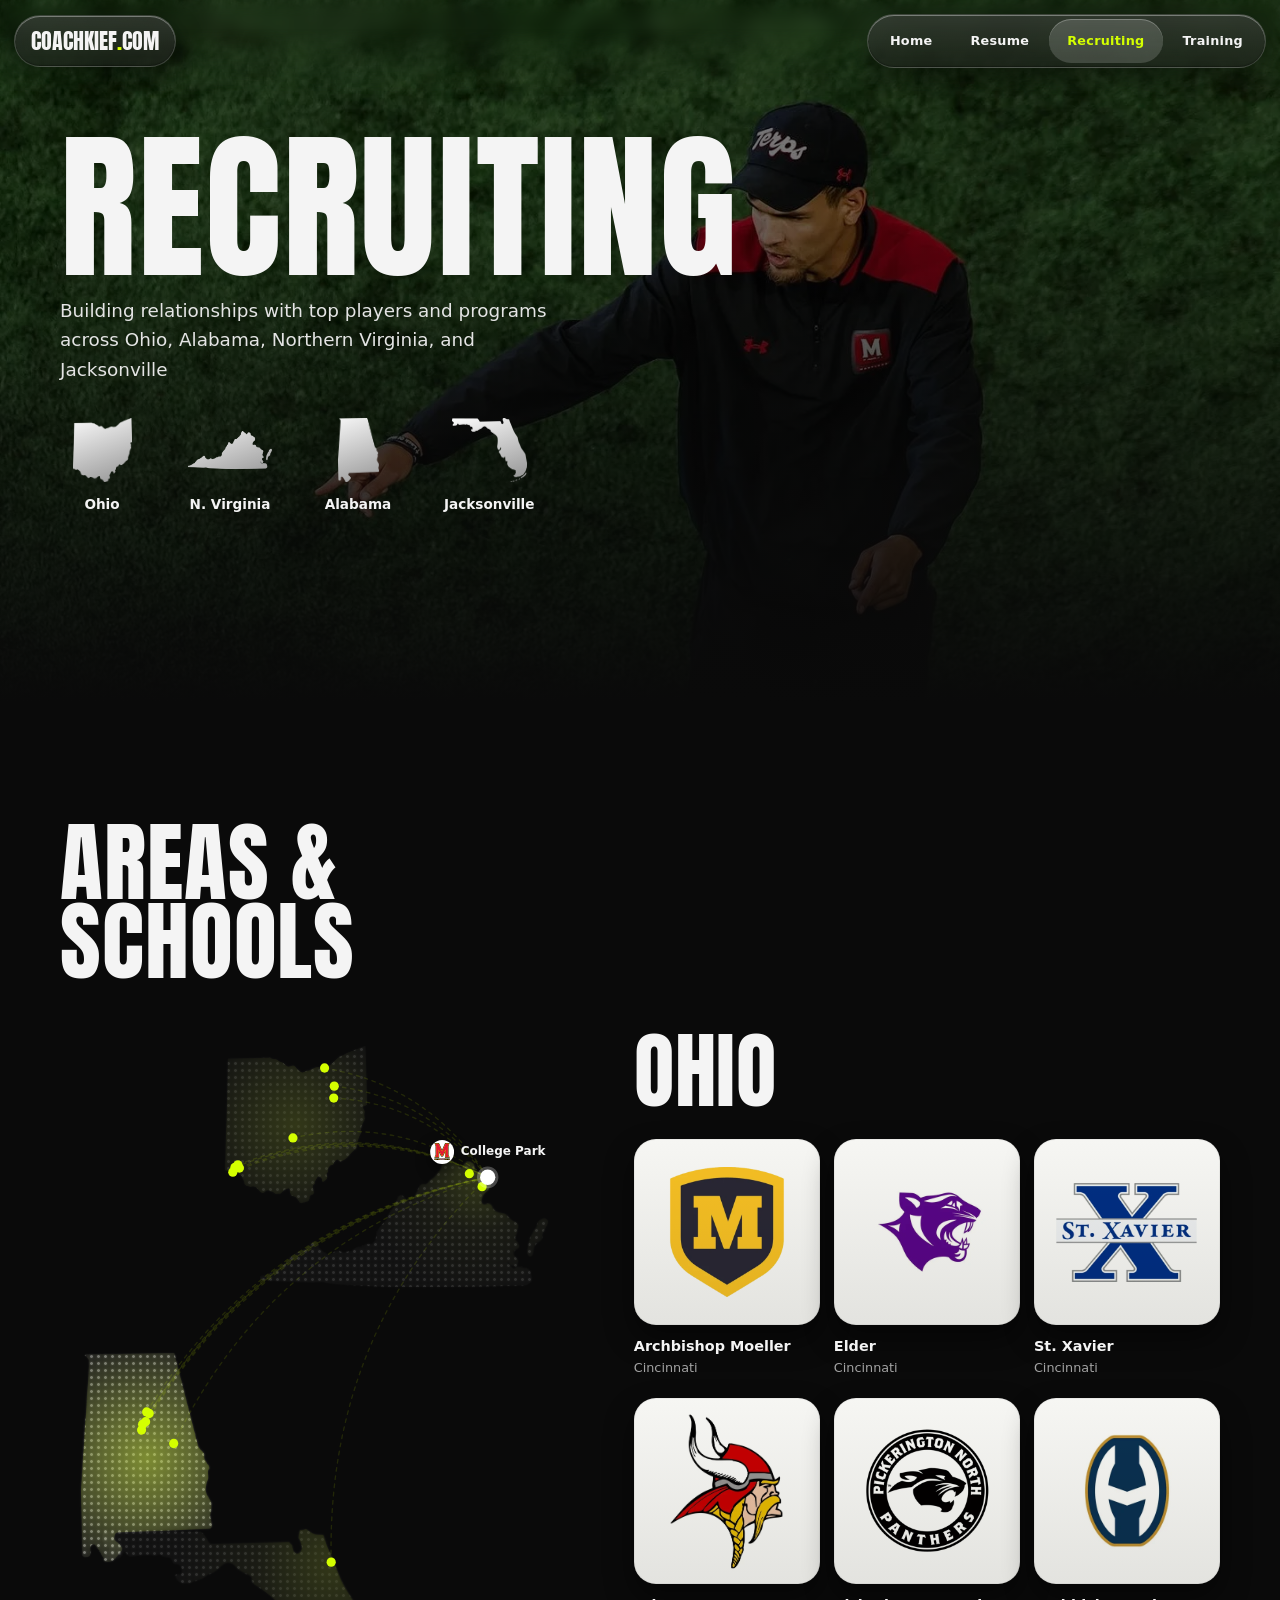
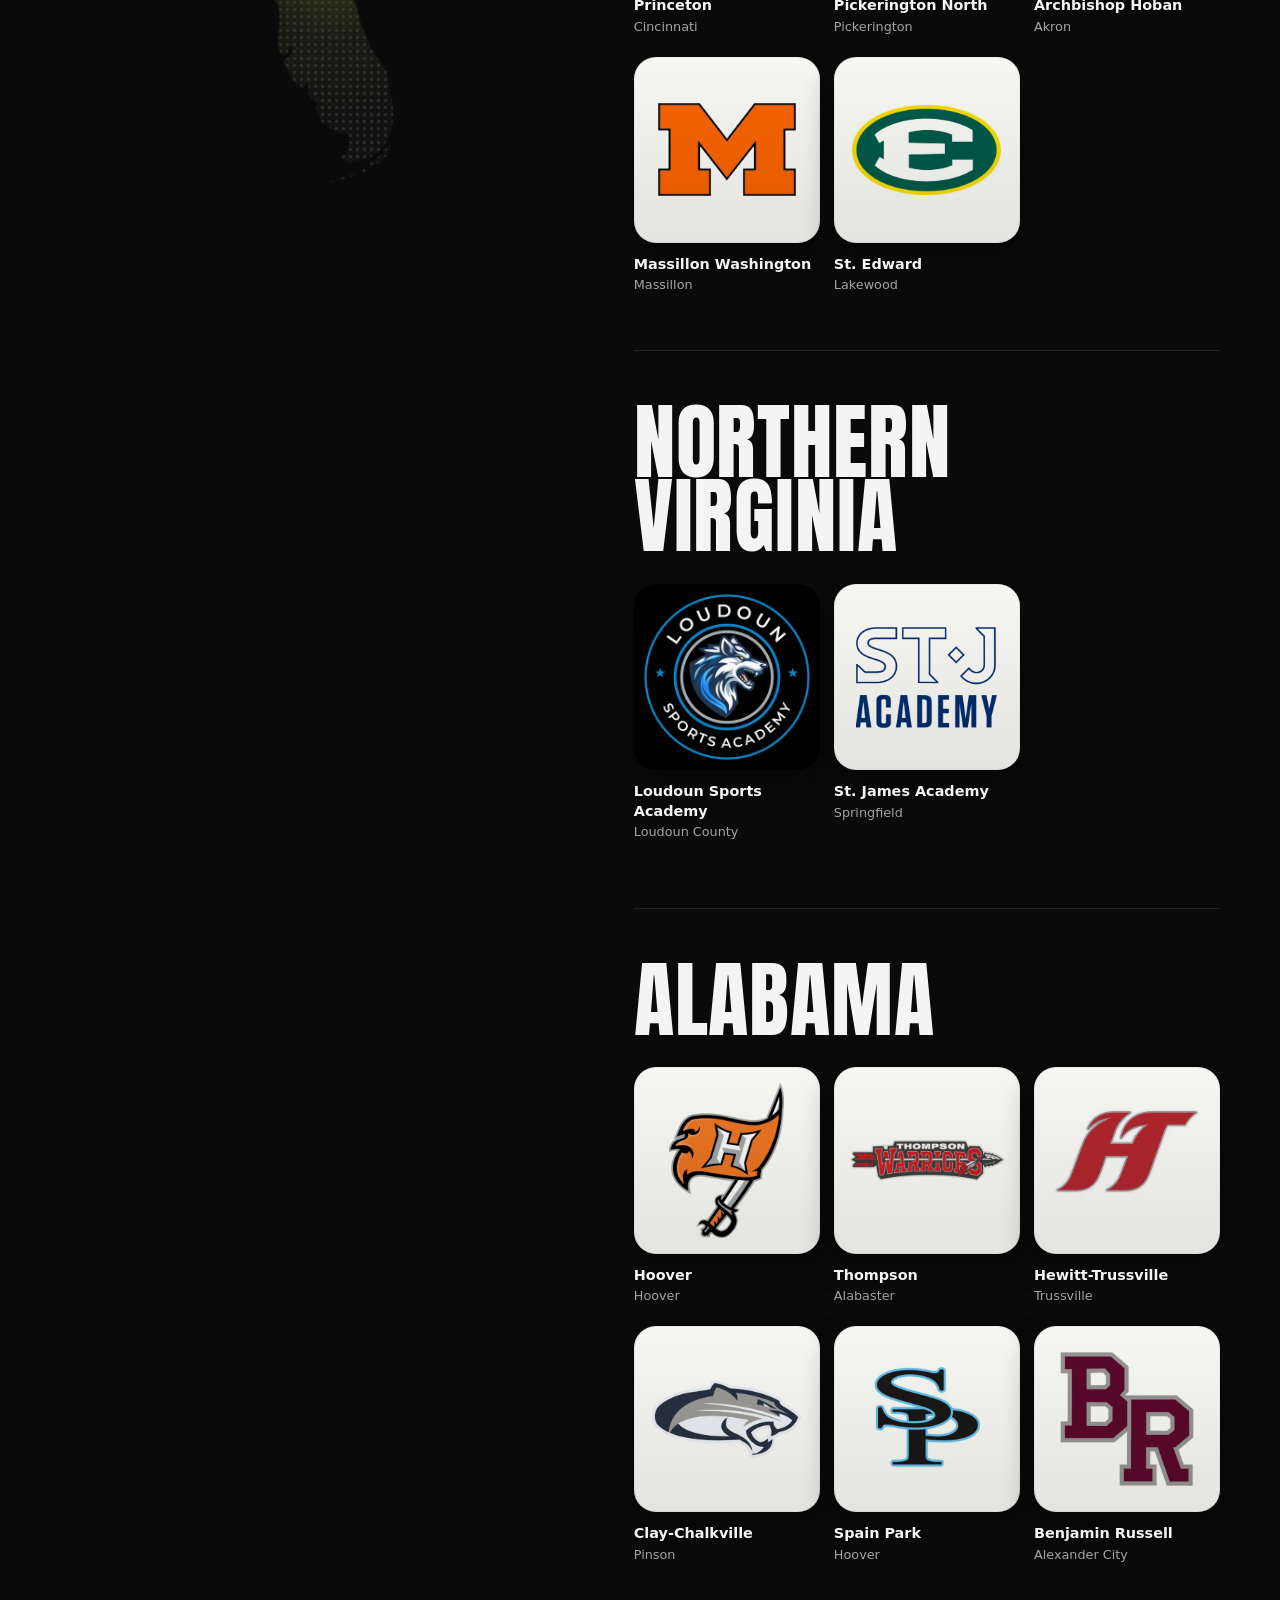
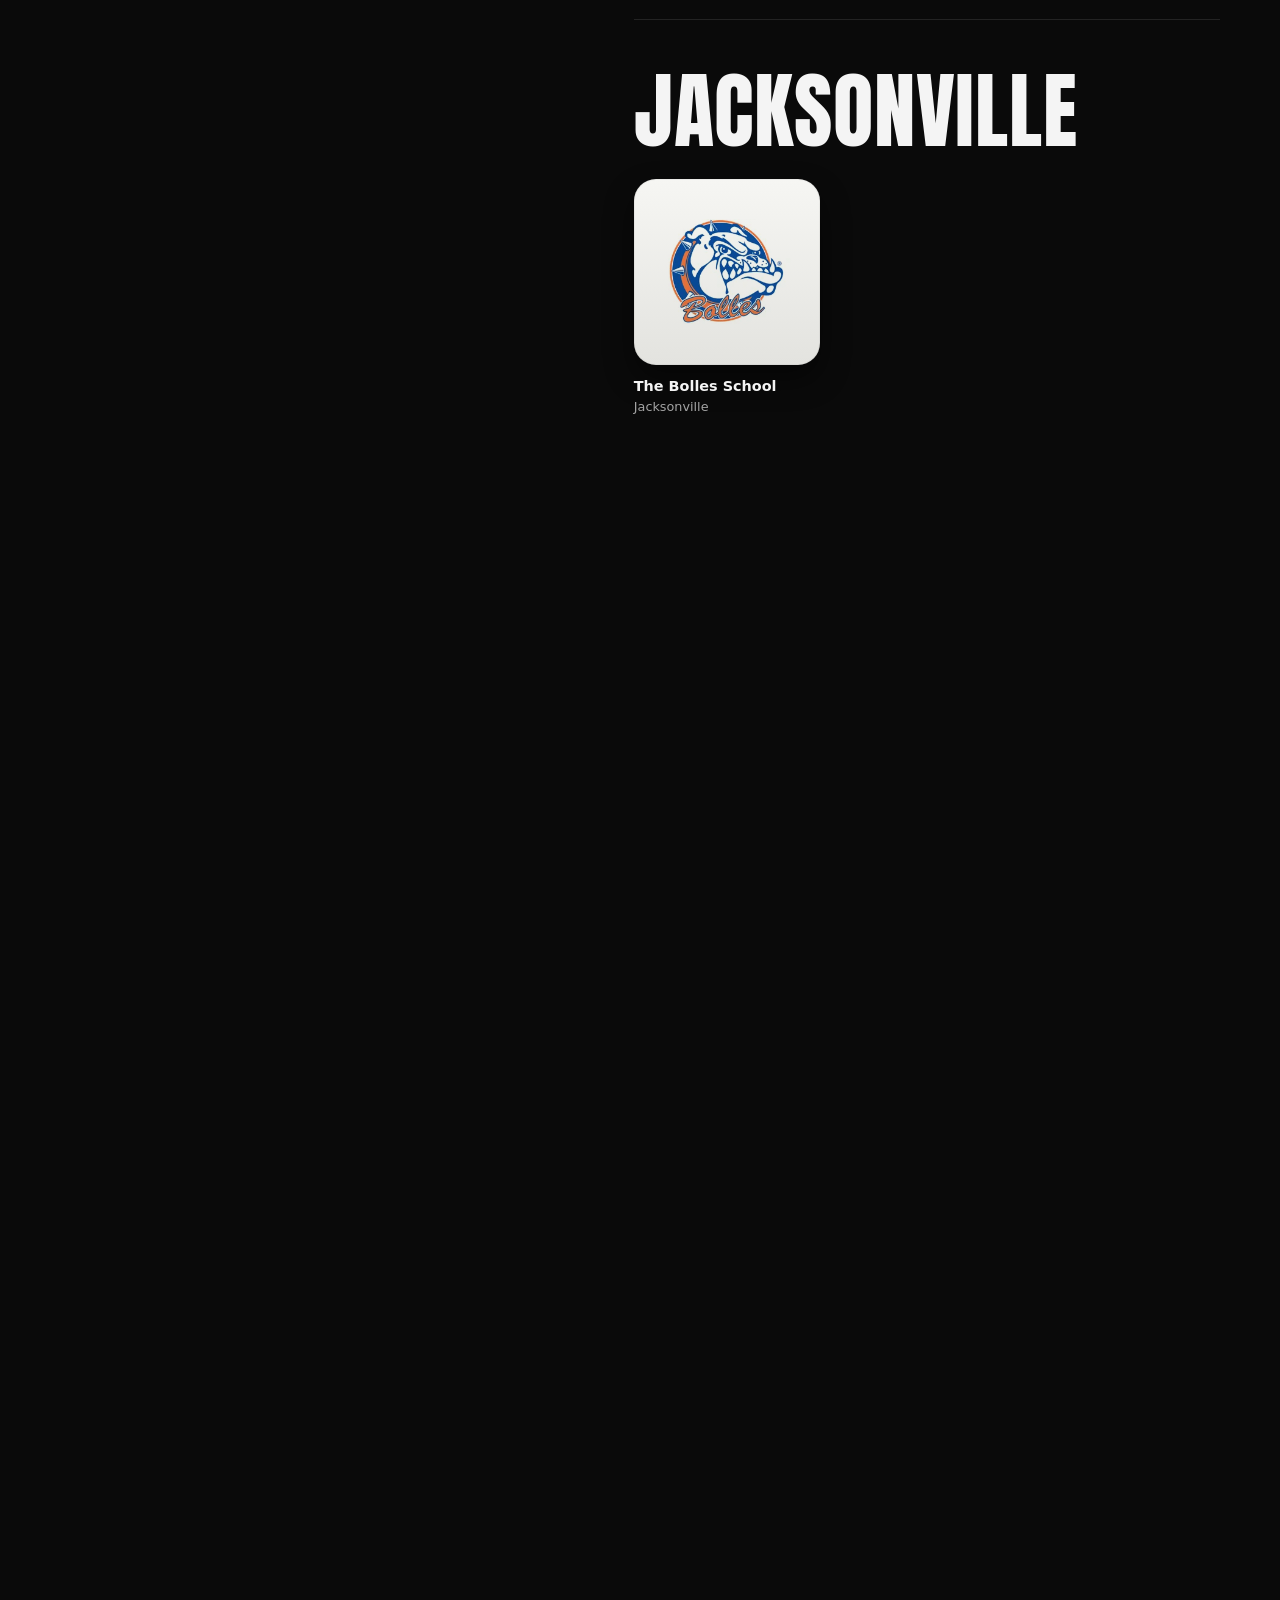
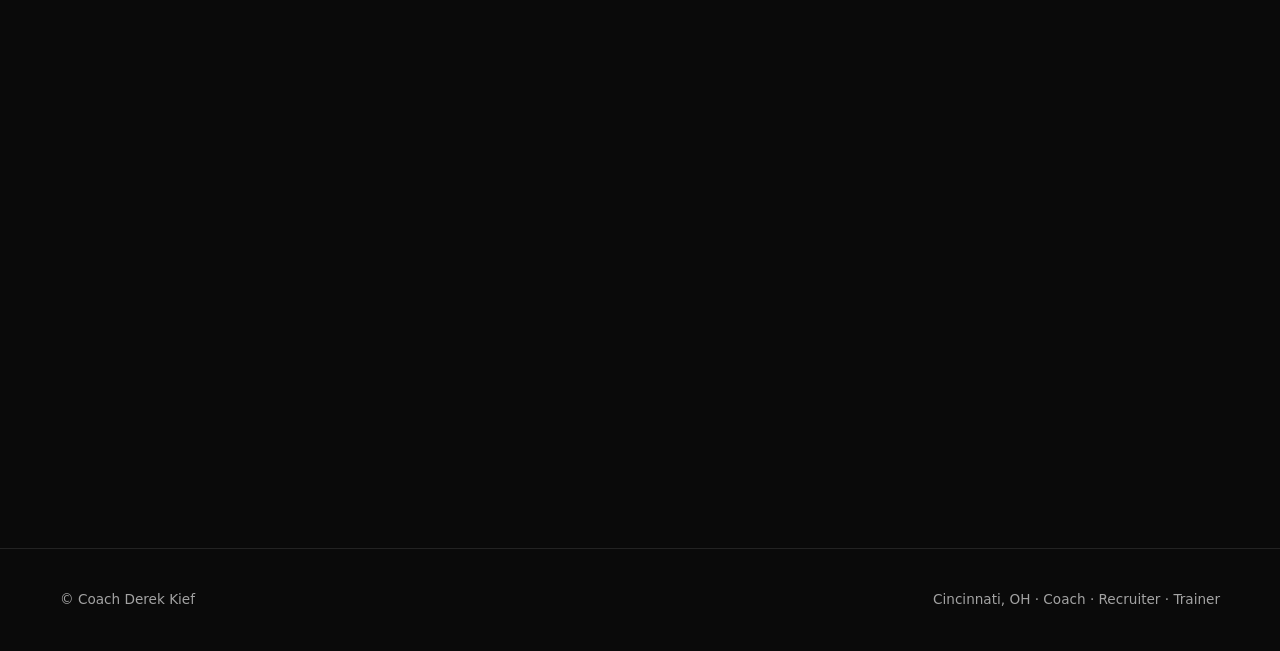
==== commit f784f0ba: "minor recruiting ui updaets" ====
--- a/recruiting.html
+++ b/recruiting.html
@@ -17,7 +17,7 @@
 </div></header>
 
 <section><div class="wrap">
-  <p class="tag">Territories</p><h2>Four Territories,<br>One Destination</h2>
+  <h2>Areas &amp;<br>Schools</h2>
   <div class="atlas">
     <!-- map: the four states at true relative position and size, every school pinned, each pin's arc running to College Park.
          Positions come from latitude/longitude (x = lon offset × cos(lat)); --x/--y/--w/--h place a state, as % of the map.
@@ -50,8 +50,7 @@
          VERIFY school towns, especially St. James Academy (assumed The St. James, Springfield VA) and Loudoun Sports Academy. -->
     <div class="chapters">
       <article class="terr" id="ohio">
-        <p class="tag">Cincinnati · Columbus · Northeast Ohio</p><h3><i class="sh" style="--shape:url(img/recruiting_imgs/state_shapes/ohio.png)"></i>Ohio</h3>
-        <p class="lede">Home ground. Derek is a Cincinnati native and has recruited Ohio at every stop: Maryland, Arkansas and Towson.</p>
+        <h3><i class="sh" style="--shape:url(img/recruiting_imgs/state_shapes/ohio.png)"></i>Ohio</h3>
         <ul class="schools">
           <li data-s="moeller"><i style="--img:url(img/recruiting_imgs/school_logos_web/archbishop_moeller.webp)"></i><b>Archbishop Moeller</b><span>Cincinnati</span></li>
           <li data-s="elder"><i style="--img:url(img/recruiting_imgs/school_logos_web/elder.webp);--fit:80%"></i><b>Elder</b><span>Cincinnati</span></li>
@@ -64,16 +63,14 @@
         </ul>
       </article>
       <article class="terr" id="nova">
-        <p class="tag">Loudoun · Fairfax</p><h3><i class="sh" style="--shape:url(img/recruiting_imgs/state_shapes/virginia.png)"></i>Northern Virginia</h3>
-        <p class="lede">Maryland’s backyard, minutes from College Park, with prep academies built to send players to the next level.</p>
+        <h3><i class="sh" style="--shape:url(img/recruiting_imgs/state_shapes/virginia.png)"></i>Northern Virginia</h3>
         <ul class="schools">
           <li data-s="loudoun"><i style="--img:url(img/recruiting_imgs/school_logos_web/loudoun_sports_academy.webp);--fit:100%;--tile:#000;--blend:normal"></i><b>Loudoun Sports Academy</b><span>Loudoun County</span></li>
           <li data-s="stjames"><i style="--img:url(img/recruiting_imgs/school_logos_web/st_james_academy.webp);--fit:76%"></i><b>St. James Academy</b><span>Springfield</span></li>
         </ul>
       </article>
       <article class="terr" id="alabama">
-        <p class="tag">Birmingham Metro · Central Alabama</p><h3><i class="sh" style="--shape:url(img/recruiting_imgs/state_shapes/alabama.png)"></i>Alabama</h3>
-        <p class="lede">Where Derek played five seasons and won two national championships. He knows what an SEC-ready player looks like.</p>
+        <h3><i class="sh" style="--shape:url(img/recruiting_imgs/state_shapes/alabama.png)"></i>Alabama</h3>
         <ul class="schools">
           <li data-s="hoover"><i style="--img:url(img/recruiting_imgs/school_logos_web/hoover.webp);--fit:62%"></i><b>Hoover</b><span>Hoover</span></li>
           <li data-s="thompson"><i style="--img:url(img/recruiting_imgs/school_logos_web/thompson.webp);--fit:84%"></i><b>Thompson</b><span>Alabaster</span></li>
@@ -84,8 +81,7 @@
         </ul>
       </article>
       <article class="terr" id="jax">
-        <p class="tag">Northeast Florida</p><h3><i class="sh" style="--shape:url(img/recruiting_imgs/state_shapes/florida.png)"></i>Jacksonville</h3>
-        <p class="lede">One of the deepest talent pools in the Southeast, a short flight from College Park.</p>
+        <h3><i class="sh" style="--shape:url(img/recruiting_imgs/state_shapes/florida.png)"></i>Jacksonville</h3>
         <ul class="schools">
           <li data-s="bolles"><i style="--img:url(img/recruiting_imgs/school_logos_web/bolles_school.webp);--fit:84%"></i><b>The Bolles School</b><span>Jacksonville</span></li>
         </ul>
@@ -95,7 +91,7 @@
 </div></section>
 
 <section class="lazy" style="padding-top:0"><div class="wrap">
-  <p class="tag">Recruited by Derek</p><h2>Players<br>Recruited</h2>
+  <h2>Commits</h2>
   <!-- one card per player, newest class first. 2026 names from Derek's resume PDF; 2027 commits + positions from recruiting coverage (Nov 2026).
        Top line = stars · position · class; line under the name = high school (state). VERIFY with Derek: Sullivan's school (St. James per his June 2026 commitment coverage; North Stafford as a junior).
        Photo: drop the original in img/recruiting_imgs/commits/, run make_web_images.py, and point --img at commits_web/<name>.webp (--pos moves the crop).
--- a/style.css
+++ b/style.css
@@ -201,7 +201,6 @@
 .terr:first-child{border:0;padding-top:0}
 .terr h3{font-size:clamp(3rem,7vw,5.2rem);margin:10px 0 16px;display:flex;align-items:center;gap:16px}
 .terr h3 .sh{display:none;width:52px;height:52px;flex:none}
-.lede{color:#c4c4c4;max-width:46ch}
 .schools{list-style:none;padding:0;margin-top:30px;display:grid;grid-template-columns:repeat(auto-fill,minmax(148px,1fr));gap:22px 14px;font-size:.9rem;line-height:1.35}
 .schools li{display:flex;flex-direction:column;gap:2px;cursor:default}
 .schools i{display:block;aspect-ratio:1;border-radius:22px;margin-bottom:10px;background:var(--img) center/var(--fit,70%) no-repeat,var(--tile,linear-gradient(#f6f6f3,#e3e3df));background-blend-mode:var(--blend,multiply);box-shadow:inset 0 0 0 1px #0000000d,0 14px 30px #0007;transition:transform .45s var(--ease)}
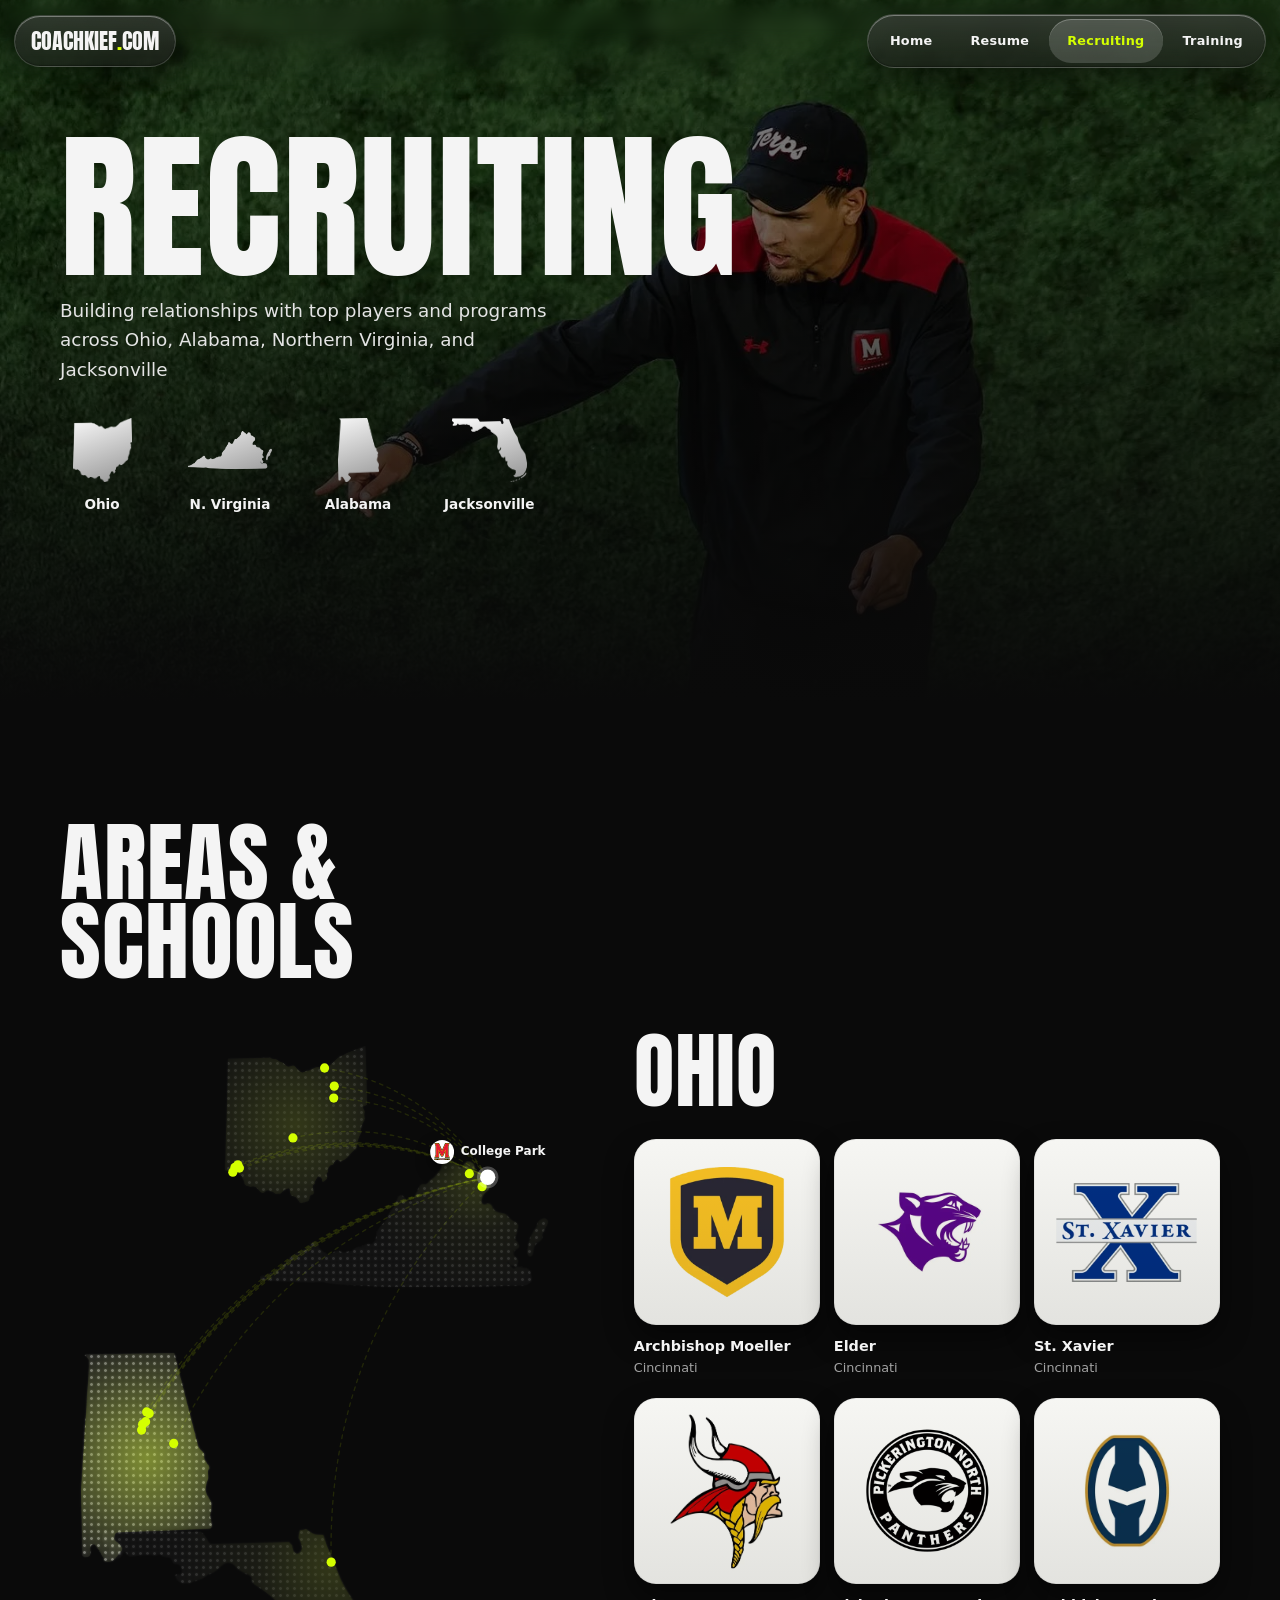
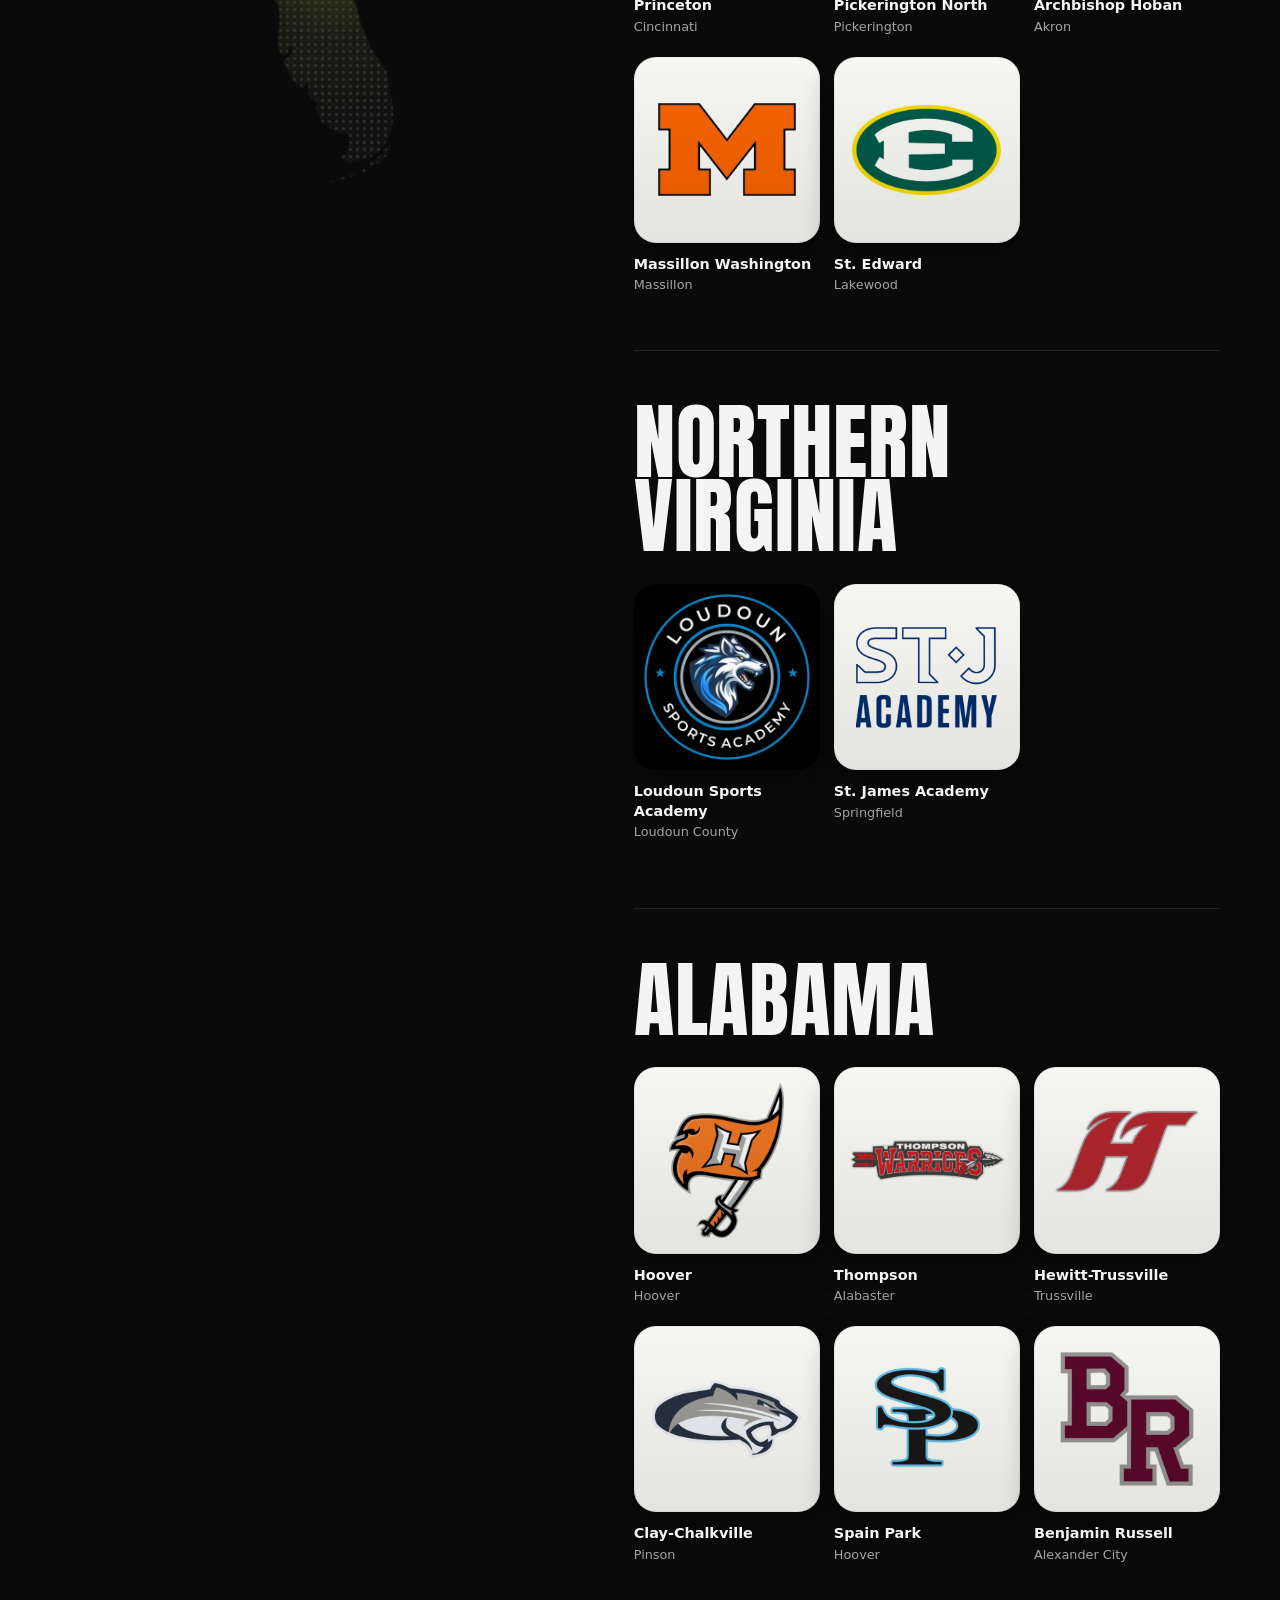
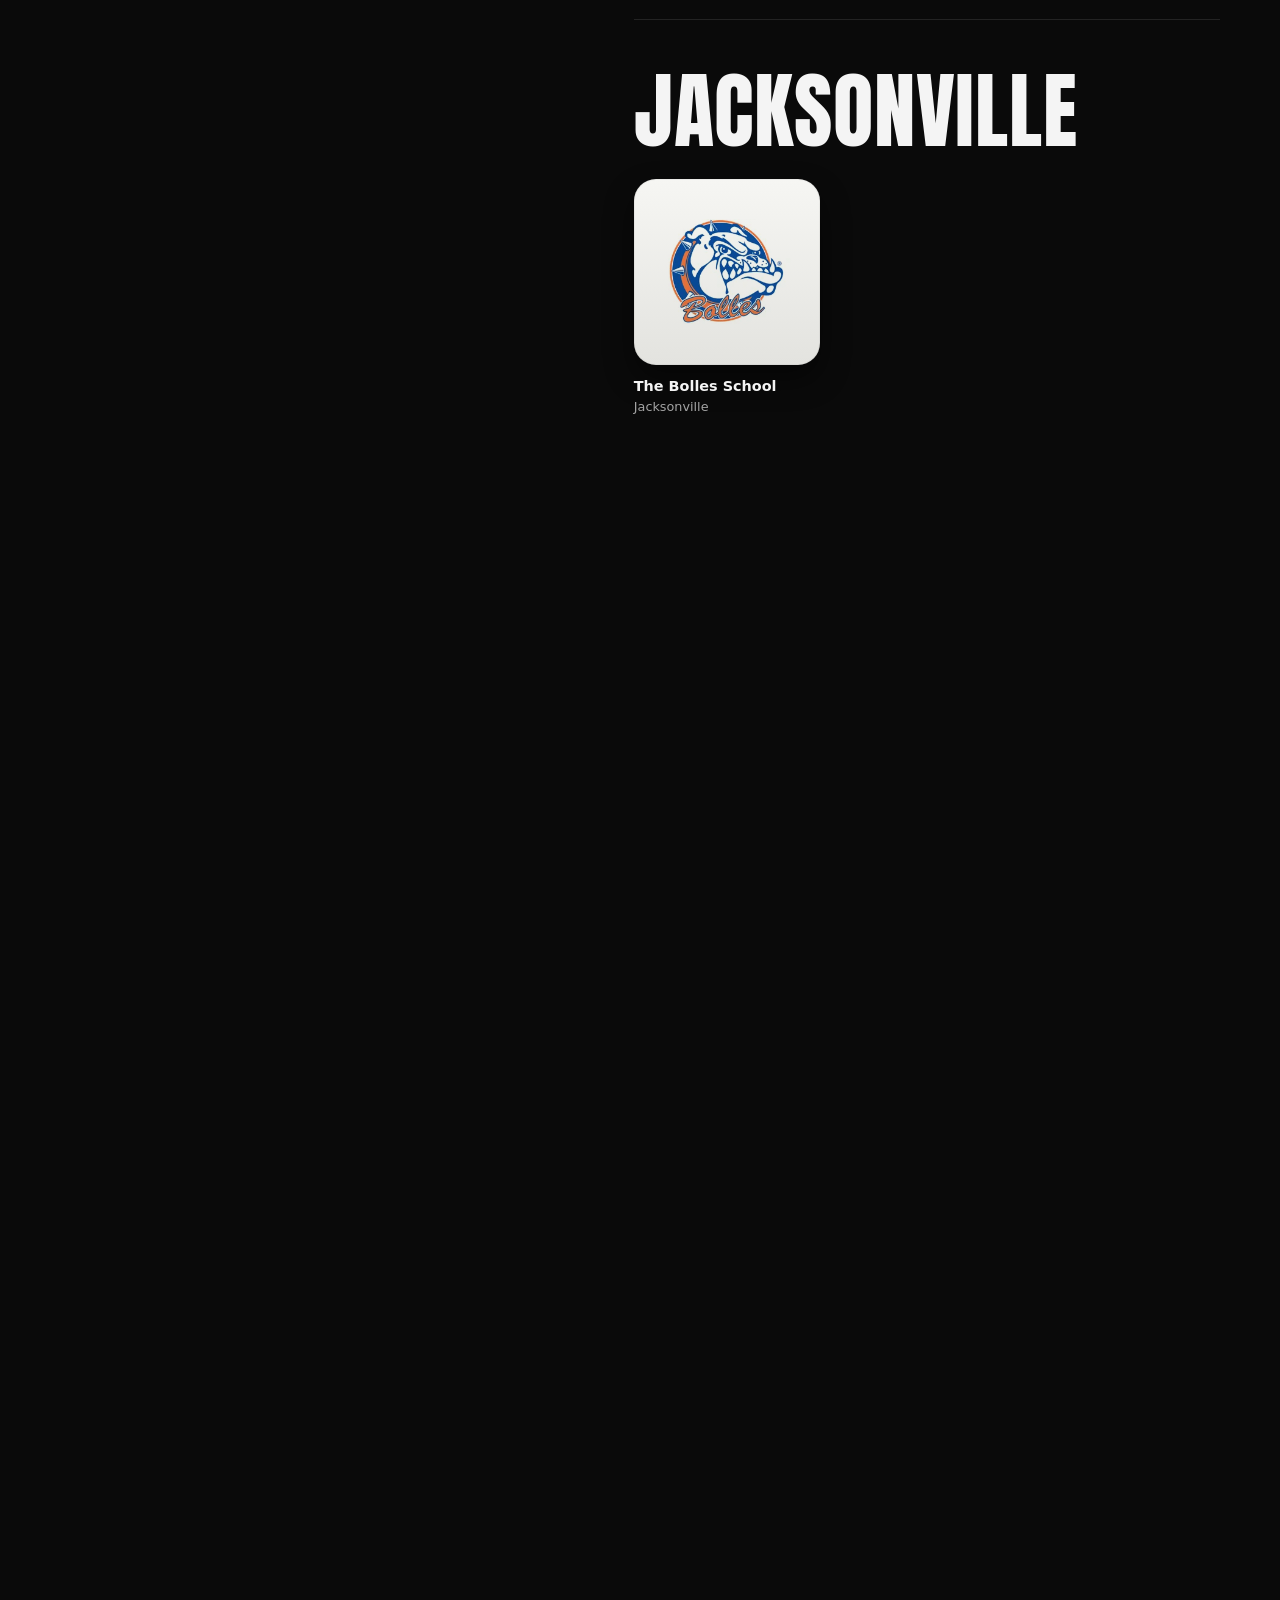
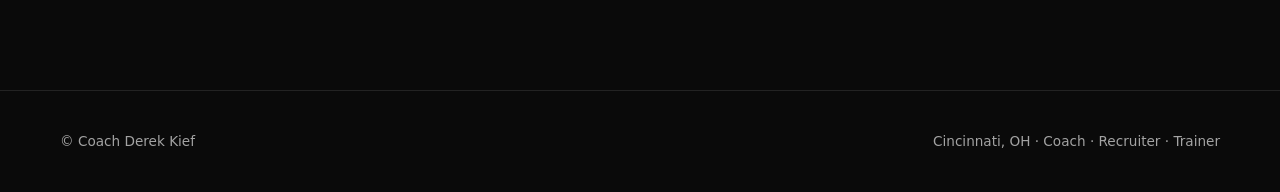
==== commit c7765874: "removed news feed temporarily" ====
--- a/recruiting.html
+++ b/recruiting.html
@@ -108,15 +108,14 @@
   </div>
 </div></section>
 
+<!-- PRESS SECTION, hidden for now. To bring it back, paste this markup back in as live HTML (its .news styles are still in style.css):
 <section class="lazy" style="padding-top:0"><div class="wrap">
   <p class="tag">Press</p><h2>In The<br>News</h2>
-  <!-- articles: one <li> per story, newest first. Template:
-       <li><a href="https://…" target="_blank" rel="noopener"><span class="tag">Outlet</span><b>Headline of the article</b><time>Mon YYYY</time></a></li>
-       Delete the .empty row once the first article is in. -->
   <ul class="news">
-    <li class="empty">Articles on Derek’s recruiting will be listed here.</li>
+    <li><a href="https://..." target="_blank" rel="noopener"><span class="tag">Outlet</span><b>Headline of the article</b><time>Mon YYYY</time></a></li>
   </ul>
 </div></section>
+   (one li per article, newest first) -->
 
 <footer><div class="wrap"><span>© Coach Derek Kief</span><span>Cincinnati, OH · Coach · Recruiter · Trainer</span></div></footer>
 
